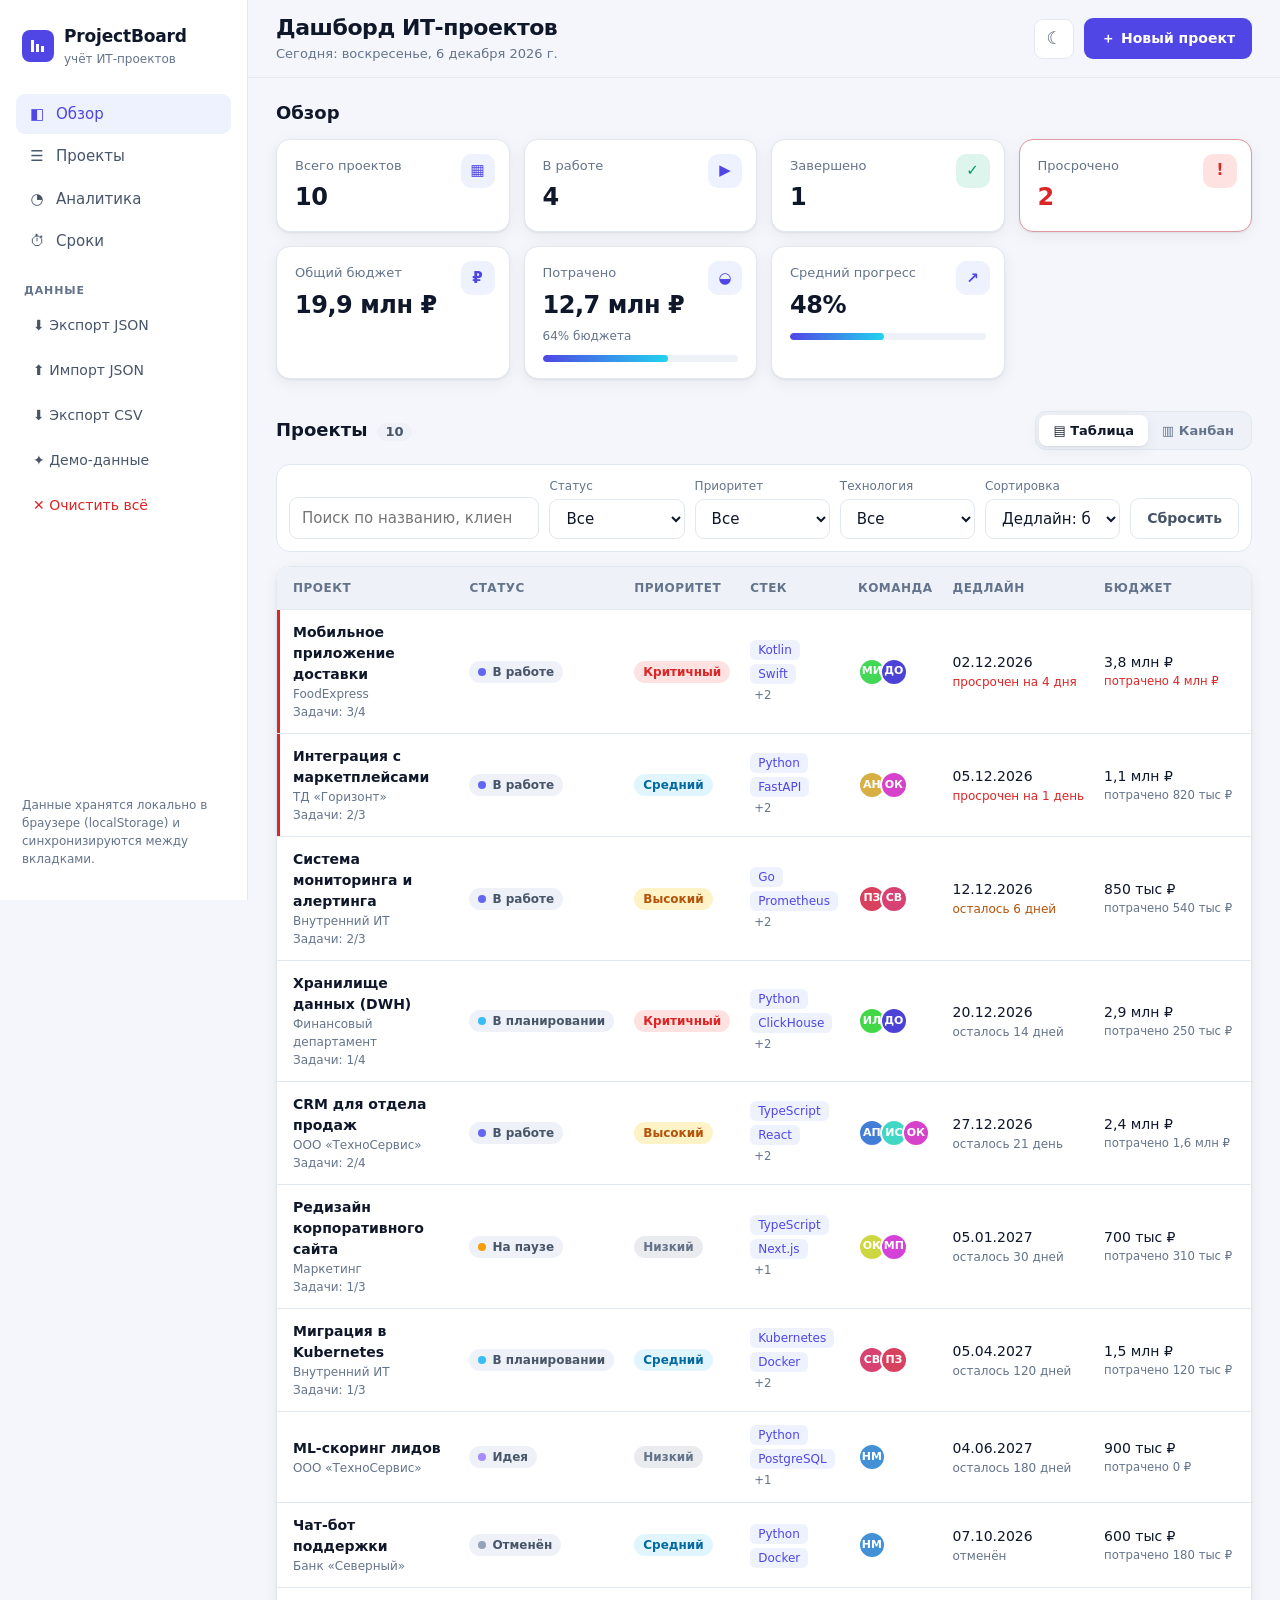
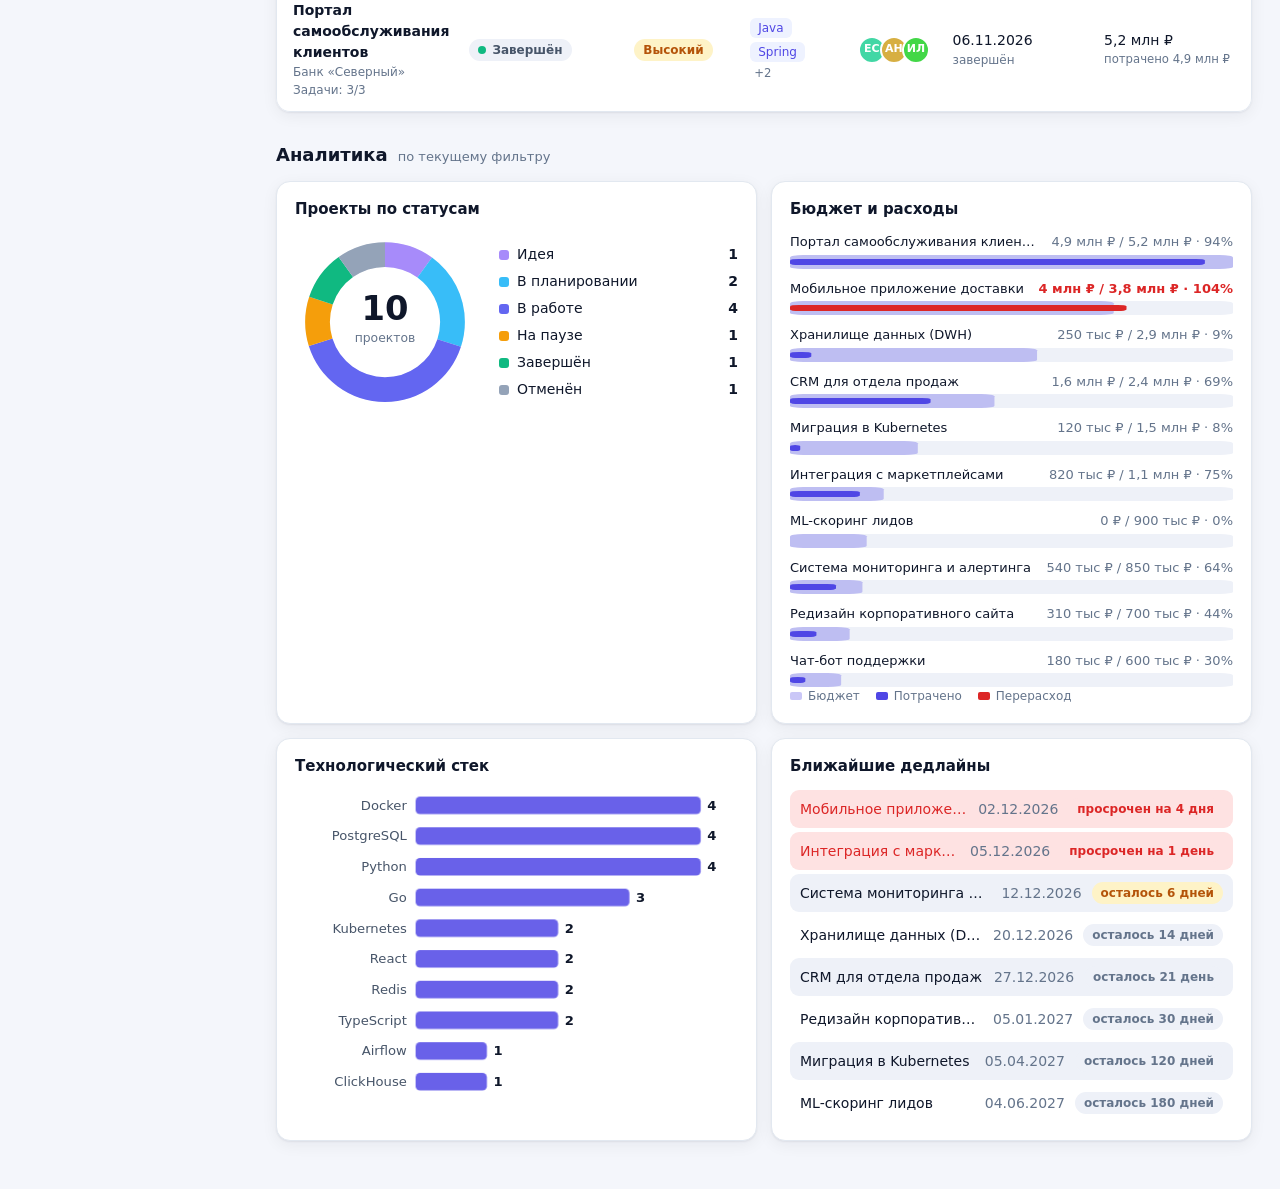
==== index.html @ 8b28c36e "Дашборд учёта ИТ-проектов на чистом HTML/CSS/JS" ====
<!DOCTYPE html>
<html lang="ru">
<head>
  <meta charset="UTF-8">
  <meta name="viewport" content="width=device-width, initial-scale=1">
  <meta name="description" content="Дашборд для учёта ИТ-проектов: статусы, бюджеты, сроки, задачи и аналитика.">
  <meta name="color-scheme" content="light dark">
  <title>Дашборд ИТ-проектов</title>
  <link rel="icon" href="data:image/svg+xml,%3Csvg xmlns='http://www.w3.org/2000/svg' viewBox='0 0 32 32'%3E%3Crect width='32' height='32' rx='8' fill='%236366f1'/%3E%3Cpath d='M9 22V10h3v12zm5 0V14h3v8zm5 0v-6h3v6z' fill='white'/%3E%3C/svg%3E">
  <link rel="stylesheet" href="style.css">
  <script src="js/theme-init.js"></script>
</head>
<body>
  <a class="skip-link" href="#main">Перейти к содержимому</a>

  <div class="app" id="app">
    <aside class="sidebar" id="sidebar" aria-label="Боковая панель">
      <div class="brand">
        <span class="brand-logo" aria-hidden="true">
          <svg viewBox="0 0 32 32" width="32" height="32"><rect width="32" height="32" rx="8" fill="currentColor"/><path d="M9 22V10h3v12zm5 0V14h3v8zm5 0v-6h3v6z" fill="#fff"/></svg>
        </span>
        <span class="brand-text">
          <strong>ProjectBoard</strong>
          <small>учёт ИТ-проектов</small>
        </span>
      </div>

      <nav class="nav" aria-label="Разделы">
        <ul>
          <li><a href="#overview" class="nav-link" aria-current="true"><span class="nav-ico" aria-hidden="true">◧</span>Обзор</a></li>
          <li><a href="#projects" class="nav-link"><span class="nav-ico" aria-hidden="true">☰</span>Проекты</a></li>
          <li><a href="#analytics" class="nav-link"><span class="nav-ico" aria-hidden="true">◔</span>Аналитика</a></li>
          <li><a href="#deadlines-card" class="nav-link"><span class="nav-ico" aria-hidden="true">⏱</span>Сроки</a></li>
        </ul>
      </nav>

      <section class="sidebar-section" aria-labelledby="data-title">
        <h2 class="sidebar-title" id="data-title">Данные</h2>
        <div class="sidebar-actions">
          <button type="button" class="btn btn-ghost btn-block" data-action="export-json">⬇ Экспорт JSON</button>
          <button type="button" class="btn btn-ghost btn-block" data-action="import-json">⬆ Импорт JSON</button>
          <input type="file" id="importFile" accept="application/json,.json" hidden>
          <button type="button" class="btn btn-ghost btn-block" data-action="export-csv">⬇ Экспорт CSV</button>
          <button type="button" class="btn btn-ghost btn-block" data-action="demo">✦ Демо-данные</button>
          <button type="button" class="btn btn-ghost btn-block btn-danger-text" data-action="clear">✕ Очистить всё</button>
        </div>
      </section>

      <p class="sidebar-foot">Данные хранятся локально в браузере (localStorage) и синхронизируются между вкладками.</p>
    </aside>
    <div class="sidebar-backdrop" id="sidebarBackdrop" hidden></div>

    <div class="content">
      <header class="topbar">
        <button type="button" class="icon-btn menu-btn" id="menuBtn" aria-label="Открыть меню" aria-controls="sidebar" aria-expanded="false">
          <span aria-hidden="true">☰</span>
        </button>
        <div class="topbar-title">
          <h1>Дашборд ИТ-проектов</h1>
          <p class="topbar-sub" id="todayLabel"></p>
        </div>
        <div class="topbar-actions">
          <button type="button" class="icon-btn" id="themeBtn" aria-pressed="false" aria-label="Тёмная тема" title="Переключить тему">
            <span class="theme-ico theme-ico-dark" aria-hidden="true">☾</span>
            <span class="theme-ico theme-ico-light" aria-hidden="true">☀</span>
          </button>
          <button type="button" class="btn btn-primary" data-action="new-project" aria-label="Новый проект"><span aria-hidden="true">＋</span><span class="btn-label"> Новый проект</span></button>
        </div>
      </header>

      <main id="main" tabindex="-1">
        <section id="overview" class="section" aria-labelledby="overview-title">
          <h2 class="section-title" id="overview-title">Обзор</h2>
          <ul class="kpi-grid" id="kpis" aria-live="polite"></ul>
        </section>

        <section id="projects" class="section" aria-labelledby="projects-title">
          <div class="section-head">
            <h2 class="section-title" id="projects-title">Проекты <span class="count" id="projectsCount"></span></h2>
            <div class="view-toggle" role="group" aria-label="Вид отображения">
              <button type="button" class="seg-btn" data-view="table" aria-pressed="true">▤ Таблица</button>
              <button type="button" class="seg-btn" data-view="kanban" aria-pressed="false">▥ Канбан</button>
            </div>
          </div>

          <form class="toolbar" id="filters" role="search" aria-label="Фильтры проектов">
            <div class="field field-search">
              <label for="fSearch" class="sr-only">Поиск</label>
              <input type="search" id="fSearch" placeholder="Поиск по названию, клиенту, команде, тегам…" autocomplete="off">
            </div>
            <div class="field">
              <label for="fStatus">Статус</label>
              <select id="fStatus"><option value="">Все</option></select>
            </div>
            <div class="field">
              <label for="fPriority">Приоритет</label>
              <select id="fPriority"><option value="">Все</option></select>
            </div>
            <div class="field">
              <label for="fTech">Технология</label>
              <select id="fTech"><option value="">Все</option></select>
            </div>
            <div class="field">
              <label for="fSort">Сортировка</label>
              <select id="fSort">
                <option value="deadline:asc">Дедлайн: ближайшие</option>
                <option value="deadline:desc">Дедлайн: дальние</option>
                <option value="priority:desc">Приоритет: высокий → низкий</option>
                <option value="priority:asc">Приоритет: низкий → высокий</option>
                <option value="progress:desc">Прогресс: больше</option>
                <option value="progress:asc">Прогресс: меньше</option>
                <option value="budget:desc">Бюджет: больше</option>
                <option value="budget:asc">Бюджет: меньше</option>
                <option value="name:asc">Название: А → Я</option>
                <option value="name:desc">Название: Я → А</option>
              </select>
            </div>
            <button type="button" class="btn btn-ghost" id="resetFilters">Сбросить</button>
          </form>

          <div id="projectsView" class="projects-view"></div>
        </section>

        <section id="analytics" class="section" aria-labelledby="analytics-title">
          <h2 class="section-title" id="analytics-title">Аналитика <span class="hint">по текущему фильтру</span></h2>
          <div class="chart-grid">
            <article class="card chart-card" aria-labelledby="ch-status">
              <h3 id="ch-status">Проекты по статусам</h3>
              <div id="chartStatus"></div>
            </article>
            <article class="card chart-card" aria-labelledby="ch-budget">
              <h3 id="ch-budget">Бюджет и расходы</h3>
              <div id="chartBudget"></div>
            </article>
            <article class="card chart-card" aria-labelledby="ch-tech">
              <h3 id="ch-tech">Технологический стек</h3>
              <div id="chartTech"></div>
            </article>
            <article class="card chart-card" id="deadlines-card" aria-labelledby="ch-deadlines">
              <h3 id="ch-deadlines">Ближайшие дедлайны</h3>
              <div id="chartDeadlines"></div>
            </article>
          </div>
        </section>
      </main>
    </div>
  </div>

  <!-- Модальное окно: форма проекта -->
  <div class="modal" id="projectModal" hidden>
    <div class="modal-backdrop" data-close></div>
    <div class="modal-dialog" role="dialog" aria-modal="true" aria-labelledby="projectModalTitle">
      <form id="projectForm" novalidate>
        <header class="modal-head">
          <h2 id="projectModalTitle">Новый проект</h2>
          <button type="button" class="icon-btn" data-close aria-label="Закрыть">✕</button>
        </header>
        <div class="modal-body form-grid">
          <div class="field span-2">
            <label for="pName">Название <span class="req" aria-hidden="true">*</span></label>
            <input id="pName" name="name" required maxlength="120" aria-describedby="err-name" autocomplete="off">
            <p class="field-error" id="err-name" role="alert"></p>
          </div>
          <div class="field">
            <label for="pClient">Клиент / владелец</label>
            <input id="pClient" name="client" maxlength="120" autocomplete="off">
          </div>
          <div class="field">
            <label for="pTeam">Команда <small>(через запятую)</small></label>
            <input id="pTeam" name="team" autocomplete="off" placeholder="Анна, Игорь">
          </div>
          <div class="field span-2">
            <label for="pDesc">Описание</label>
            <textarea id="pDesc" name="description" rows="3" maxlength="2000"></textarea>
          </div>
          <div class="field">
            <label for="pStatus">Статус</label>
            <select id="pStatus" name="status" aria-describedby="err-status"></select>
            <p class="field-error" id="err-status" role="alert"></p>
          </div>
          <div class="field">
            <label for="pPriority">Приоритет</label>
            <select id="pPriority" name="priority" aria-describedby="err-priority"></select>
            <p class="field-error" id="err-priority" role="alert"></p>
          </div>
          <div class="field span-2">
            <label for="pStack">Технологический стек <small>(через запятую)</small></label>
            <input id="pStack" name="stack" autocomplete="off" placeholder="TypeScript, React, PostgreSQL" list="techList">
            <datalist id="techList"></datalist>
          </div>
          <div class="field">
            <label for="pStart">Дата начала</label>
            <input id="pStart" name="start" type="date" aria-describedby="err-start">
            <p class="field-error" id="err-start" role="alert"></p>
          </div>
          <div class="field">
            <label for="pDeadline">Дедлайн</label>
            <input id="pDeadline" name="deadline" type="date" aria-describedby="err-deadline">
            <p class="field-error" id="err-deadline" role="alert"></p>
          </div>
          <div class="field">
            <label for="pBudget">Бюджет, ₽</label>
            <input id="pBudget" name="budget" type="number" min="0" step="1000" inputmode="numeric" aria-describedby="err-budget">
            <p class="field-error" id="err-budget" role="alert"></p>
          </div>
          <div class="field">
            <label for="pSpent">Потрачено, ₽</label>
            <input id="pSpent" name="spent" type="number" min="0" step="1000" inputmode="numeric" aria-describedby="err-spent">
            <p class="field-error" id="err-spent" role="alert"></p>
          </div>
          <div class="field span-2">
            <label for="pProgress">Прогресс: <output id="pProgressOut" for="pProgress">0%</output></label>
            <input id="pProgress" name="progress" type="range" min="0" max="100" step="1" value="0" aria-describedby="err-progress">
            <p class="field-error" id="err-progress" role="alert"></p>
            <label class="check">
              <input type="checkbox" id="pAuto" name="autoProgress">
              <span>Считать прогресс по задачам</span>
            </label>
          </div>
          <div class="field span-2">
            <label for="pRepo">Репозиторий (URL)</label>
            <input id="pRepo" name="repo" type="url" inputmode="url" placeholder="https://github.com/org/repo" aria-describedby="err-repo" autocomplete="off">
            <p class="field-error" id="err-repo" role="alert"></p>
          </div>
          <div class="field span-2">
            <label for="pTags">Теги <small>(через запятую)</small></label>
            <input id="pTags" name="tags" autocomplete="off" placeholder="b2b, mobile">
          </div>
        </div>
        <footer class="modal-foot">
          <button type="button" class="btn btn-ghost" data-close>Отмена</button>
          <button type="submit" class="btn btn-primary">Сохранить</button>
        </footer>
      </form>
    </div>
  </div>

  <!-- Модальное окно: карточка проекта -->
  <div class="modal" id="detailsModal" hidden>
    <div class="modal-backdrop" data-close></div>
    <div class="modal-dialog modal-wide" role="dialog" aria-modal="true" aria-labelledby="detailsTitle">
      <header class="modal-head">
        <h2 id="detailsTitle">Проект</h2>
        <button type="button" class="icon-btn" data-close aria-label="Закрыть">✕</button>
      </header>
      <div class="modal-body" id="detailsBody"></div>
      <footer class="modal-foot">
        <button type="button" class="btn btn-danger" id="detailsDelete">Удалить</button>
        <span class="spacer"></span>
        <button type="button" class="btn btn-ghost" data-close>Закрыть</button>
        <button type="button" class="btn btn-primary" id="detailsEdit">Изменить</button>
      </footer>
    </div>
  </div>

  <!-- Модальное окно: подтверждение -->
  <div class="modal" id="confirmModal" hidden>
    <div class="modal-backdrop" data-close></div>
    <div class="modal-dialog modal-small" role="alertdialog" aria-modal="true" aria-labelledby="confirmTitle" aria-describedby="confirmText">
      <header class="modal-head">
        <h2 id="confirmTitle">Подтвердите действие</h2>
      </header>
      <div class="modal-body"><p id="confirmText"></p></div>
      <footer class="modal-foot">
        <button type="button" class="btn btn-ghost" data-close id="confirmCancel">Отмена</button>
        <button type="button" class="btn btn-danger" id="confirmOk">Подтвердить</button>
      </footer>
    </div>
  </div>

  <div class="toasts" id="toasts" role="status" aria-live="polite" aria-atomic="false"></div>

  <script src="js/utils.js"></script>
  <script src="js/store.js"></script>
  <script src="js/charts.js"></script>
  <script src="js/ui.js"></script>
  <script src="js/app.js"></script>
</body>
</html>
---- style.css ----
/* ===== Дашборд ИТ-проектов — стили ===== */
:root {
  --bg: #f4f6fb;
  --bg-elev: #ffffff;
  --bg-soft: #eef1f8;
  --sidebar: #ffffff;
  --text: #0f172a;
  --text-soft: #475569;
  --muted: #64748b;
  --border: #e2e8f0;
  --primary: #4f46e5;
  --primary-600: #4338ca;
  --primary-soft: #eef2ff;
  --primary-contrast: #ffffff;
  --success: #059669;
  --warn: #b45309;
  --warn-soft: #fef3c7;
  --danger: #dc2626;
  --danger-soft: #fee2e2;
  --shadow: 0 1px 2px rgba(15, 23, 42, .06), 0 4px 16px rgba(15, 23, 42, .06);
  --shadow-lg: 0 20px 50px rgba(15, 23, 42, .25);
  --radius: 14px;
  --radius-sm: 9px;
  --sidebar-w: 248px;
  --focus: 0 0 0 3px rgba(79, 70, 229, .45);
  --font: system-ui, -apple-system, "Segoe UI", Roboto, "Helvetica Neue", Arial, sans-serif;
  color-scheme: light;
}
[data-theme="dark"] {
  --bg: #0b1020;
  --bg-elev: #131a2e;
  --bg-soft: #1a2340;
  --sidebar: #0f1528;
  --text: #e5e9f5;
  --text-soft: #b6bfd6;
  --muted: #8b95b0;
  --border: #252f4d;
  --primary: #818cf8;
  --primary-600: #a5b4fc;
  --primary-soft: rgba(129, 140, 248, .14);
  --primary-contrast: #0b1020;
  --success: #34d399;
  --warn: #fbbf24;
  --warn-soft: rgba(251, 191, 36, .14);
  --danger: #f87171;
  --danger-soft: rgba(248, 113, 113, .15);
  --shadow: 0 1px 2px rgba(0, 0, 0, .3), 0 6px 20px rgba(0, 0, 0, .25);
  --shadow-lg: 0 24px 60px rgba(0, 0, 0, .55);
  --focus: 0 0 0 3px rgba(129, 140, 248, .55);
  color-scheme: dark;
}

*, *::before, *::after { box-sizing: border-box; }
html { scroll-behavior: smooth; scroll-padding-top: 84px; }
body {
  margin: 0; font-family: var(--font); font-size: 15px; line-height: 1.5;
  background: var(--bg); color: var(--text);
  -webkit-font-smoothing: antialiased;
  transition: background-color .2s, color .2s;
}
body.modal-open { overflow: hidden; }
h1, h2, h3 { margin: 0; line-height: 1.25; }
button, input, select, textarea { font: inherit; color: inherit; }
a { color: var(--primary); }
[hidden] { display: none !important; }
:focus-visible { outline: none; box-shadow: var(--focus); border-radius: 6px; }

.sr-only { position: absolute !important; width: 1px; height: 1px; padding: 0; margin: -1px; overflow: hidden; clip: rect(0 0 0 0); white-space: nowrap; border: 0; }
.skip-link { position: absolute; left: 12px; top: -60px; z-index: 100; background: var(--primary); color: var(--primary-contrast); padding: 10px 14px; border-radius: 8px; text-decoration: none; transition: top .15s; }
.skip-link:focus { top: 12px; }
.muted { color: var(--muted); }
.block { display: block; }
.text-danger { color: var(--danger); }
.text-warn { color: var(--warn); }
.hint { color: var(--muted); font-size: 13px; font-weight: 400; }
.spacer { flex: 1; }
.row-between { display: flex; align-items: center; justify-content: space-between; gap: 12px; flex-wrap: wrap; }

/* ----- Layout ----- */
.app { display: flex; min-height: 100vh; }
.sidebar {
  position: sticky; top: 0; height: 100vh; width: var(--sidebar-w); flex: 0 0 var(--sidebar-w);
  background: var(--sidebar); border-right: 1px solid var(--border);
  display: flex; flex-direction: column; gap: 22px; padding: 20px 16px; overflow-y: auto; z-index: 40;
}
.brand { display: flex; align-items: center; gap: 10px; padding: 4px 6px; }
.brand-logo { color: var(--primary); display: inline-flex; }
.brand-text { display: flex; flex-direction: column; }
.brand-text strong { font-size: 17px; letter-spacing: -.01em; }
.brand-text small { color: var(--muted); font-size: 12px; }
.nav ul { list-style: none; margin: 0; padding: 0; display: grid; gap: 2px; }
.nav-link {
  display: flex; align-items: center; gap: 10px; padding: 9px 12px; border-radius: var(--radius-sm);
  color: var(--text-soft); text-decoration: none; font-weight: 500;
}
.nav-link:hover { background: var(--bg-soft); color: var(--text); }
.nav-link[aria-current="true"] { background: var(--primary-soft); color: var(--primary); }
.nav-ico { width: 18px; text-align: center; }
.sidebar-title { font-size: 11px; letter-spacing: .08em; text-transform: uppercase; color: var(--muted); padding: 0 8px; margin-bottom: 8px; }
.sidebar-actions { display: grid; gap: 4px; }
.sidebar-foot { margin-top: auto; font-size: 12px; color: var(--muted); padding: 0 6px; }
.sidebar-backdrop { position: fixed; inset: 0; background: rgba(2, 6, 23, .45); z-index: 35; }

.content { flex: 1; min-width: 0; display: flex; flex-direction: column; }
.topbar {
  position: sticky; top: 0; z-index: 30; display: flex; align-items: center; gap: 14px;
  padding: 14px 28px; background: color-mix(in srgb, var(--bg) 82%, transparent);
  backdrop-filter: saturate(1.4) blur(10px); -webkit-backdrop-filter: saturate(1.4) blur(10px);
  border-bottom: 1px solid var(--border);
}
.topbar-title { flex: 1; min-width: 0; }
.topbar h1 { font-size: 22px; letter-spacing: -.02em; }
.topbar-sub { margin: 2px 0 0; color: var(--muted); font-size: 13px; }
.topbar-sub::first-letter { text-transform: uppercase; }
.topbar-actions { display: flex; align-items: center; gap: 10px; }
.icon-btn.menu-btn { display: none; }
main { padding: 24px 28px 48px; display: grid; grid-template-columns: minmax(0, 1fr); gap: 32px; outline: none; }
.section { display: grid; grid-template-columns: minmax(0, 1fr); gap: 14px; min-width: 0; }
.section-head { display: flex; align-items: center; justify-content: space-between; gap: 12px; flex-wrap: wrap; }
.section-title { font-size: 18px; display: flex; align-items: baseline; gap: 10px; }
.count { display: inline-block; min-width: 24px; padding: 1px 8px; border-radius: 999px; background: var(--bg-soft); color: var(--text-soft); font-size: 13px; font-weight: 600; text-align: center; }

/* ----- Cards ----- */
.card { background: var(--bg-elev); border: 1px solid var(--border); border-radius: var(--radius); box-shadow: var(--shadow); }

/* ----- Buttons ----- */
.btn {
  display: inline-flex; align-items: center; justify-content: center; gap: 6px;
  padding: 9px 16px; border-radius: var(--radius-sm); border: 1px solid transparent;
  font-weight: 600; font-size: 14px; cursor: pointer; white-space: nowrap;
  transition: background-color .15s, border-color .15s, transform .05s, color .15s;
}
.btn:active { transform: translateY(1px); }
.btn.sm { padding: 6px 12px; font-size: 13px; }
.btn-block { width: 100%; justify-content: flex-start; }
.btn-primary { background: var(--primary); color: var(--primary-contrast); }
.btn-primary:hover { background: var(--primary-600); }
.btn-ghost { background: transparent; color: var(--text-soft); border-color: var(--border); }
.sidebar .btn-ghost { border-color: transparent; font-weight: 500; }
.btn-ghost:hover { background: var(--bg-soft); color: var(--text); }
.btn-danger { background: var(--danger); color: #fff; }
[data-theme="dark"] .btn-danger { color: #1b0b0b; }
.btn-danger:hover { filter: brightness(.95); }
.btn-danger-text { color: var(--danger) !important; }
.icon-btn {
  display: inline-flex; align-items: center; justify-content: center; width: 40px; height: 40px;
  border-radius: var(--radius-sm); border: 1px solid var(--border); background: var(--bg-elev);
  cursor: pointer; font-size: 17px; color: var(--text-soft); transition: background-color .15s, color .15s;
}
.icon-btn:hover { background: var(--bg-soft); color: var(--text); }
.icon-btn.sm { width: 32px; height: 32px; font-size: 14px; }
.icon-btn.danger:hover { color: var(--danger); background: var(--danger-soft); }
.link-btn { background: none; border: 0; padding: 0; color: inherit; font-weight: 600; cursor: pointer; text-align: left; }
.link-btn:hover { color: var(--primary); text-decoration: underline; text-underline-offset: 3px; }
.theme-ico-light { display: none; }
[data-theme="dark"] .theme-ico-light { display: inline; }
[data-theme="dark"] .theme-ico-dark { display: none; }

/* ----- KPI ----- */
.kpi-grid { list-style: none; margin: 0; padding: 0; display: grid; grid-template-columns: repeat(4, minmax(0, 1fr)); gap: 14px; }
@media (min-width: 1400px) { .kpi-grid { grid-template-columns: repeat(7, minmax(0, 1fr)); } }
.kpi { position: relative; padding: 16px 18px; display: flex; flex-direction: column; gap: 4px; overflow: hidden; }
.kpi-ico {
  position: absolute; right: 14px; top: 14px; width: 34px; height: 34px; border-radius: 10px;
  display: grid; place-items: center; background: var(--primary-soft); color: var(--primary); font-weight: 700;
}
.kpi-label { color: var(--muted); font-size: 13px; font-weight: 500; padding-right: 40px; }
.kpi-value { font-size: 24px; white-space: nowrap; letter-spacing: -.02em; font-variant-numeric: tabular-nums; }
.kpi-sub { font-size: 12px; color: var(--muted); }
.kpi .progress { margin-top: 6px; }
.kpi-done .kpi-ico { background: rgba(16, 185, 129, .14); color: var(--success); }
.kpi-overdue .kpi-ico { background: var(--danger-soft); color: var(--danger); }
.kpi.is-danger .kpi-value { color: var(--danger); }
.kpi.is-danger { border-color: color-mix(in srgb, var(--danger) 40%, var(--border)); }

/* ----- Progress ----- */
.progress { height: 7px; border-radius: 999px; background: var(--bg-soft); overflow: hidden; }
.progress-fill { height: 100%; border-radius: inherit; background: linear-gradient(90deg, var(--primary), #22d3ee); transition: width .4s ease; }
.progress-fill.is-full { background: linear-gradient(90deg, #10b981, #34d399); }

/* ----- Badges & chips ----- */
.badge { display: inline-flex; align-items: center; gap: 6px; padding: 2px 9px; border-radius: 999px; font-size: 12px; font-weight: 600; white-space: nowrap; background: var(--bg-soft); color: var(--text-soft); }
.badge .dot, .dot { width: 8px; height: 8px; border-radius: 50%; display: inline-block; flex: 0 0 8px; }
.badge-danger { background: var(--danger-soft); color: var(--danger); }
.badge-warn { background: var(--warn-soft); color: var(--warn); }
.badge-muted { background: var(--bg-soft); color: var(--muted); }
.prio-low { background: rgba(100, 116, 139, .14); color: var(--muted); }
.prio-medium { background: rgba(56, 189, 248, .15); color: #0369a1; }
.prio-high { background: var(--warn-soft); color: var(--warn); }
.prio-critical { background: var(--danger-soft); color: var(--danger); }
[data-theme="dark"] .prio-medium { color: #7dd3fc; }
.chips { display: inline-flex; flex-wrap: wrap; gap: 4px; }
.chip { padding: 1px 8px; border-radius: 6px; font-size: 12px; background: var(--primary-soft); color: var(--primary); white-space: nowrap; }
.chip-tag { background: var(--bg-soft); color: var(--text-soft); }
.chip-tag::before { content: "#"; opacity: .6; }

/* ----- Toolbar ----- */
.toolbar { display: flex; flex-wrap: wrap; gap: 10px; align-items: flex-end; padding: 12px; background: var(--bg-elev); border: 1px solid var(--border); border-radius: var(--radius); }
.toolbar .field { display: flex; flex-direction: column; gap: 4px; flex: 1 1 130px; min-width: 120px; }
.toolbar .field label { font-size: 12px; color: var(--muted); font-weight: 500; }
.toolbar .field-search { flex: 2 1 240px; }
input, select, textarea {
  width: 100%; padding: 9px 12px; border-radius: var(--radius-sm); border: 1px solid var(--border);
  background: var(--bg-elev); color: var(--text); transition: border-color .15s, box-shadow .15s;
}
input[type="checkbox"] { width: 18px; height: 18px; accent-color: var(--primary); padding: 0; flex: 0 0 18px; }
input[type="range"] { padding: 0; accent-color: var(--primary); border: 0; background: transparent; }
input:focus, select:focus, textarea:focus { outline: none; border-color: var(--primary); box-shadow: var(--focus); }
input[aria-invalid="true"], select[aria-invalid="true"] { border-color: var(--danger); }
textarea { resize: vertical; min-height: 72px; }
.view-toggle { display: inline-flex; padding: 3px; border-radius: 11px; background: var(--bg-soft); border: 1px solid var(--border); }
.seg-btn { border: 0; background: transparent; padding: 6px 14px; border-radius: 8px; font-weight: 600; font-size: 13px; color: var(--muted); cursor: pointer; }
.seg-btn[aria-pressed="true"] { background: var(--bg-elev); color: var(--text); box-shadow: var(--shadow); }

/* ----- Table ----- */
.table-wrap { overflow-x: auto; }
.table { width: 100%; border-collapse: collapse; font-size: 14px; }
.table th { text-align: left; font-size: 12px; font-weight: 600; color: var(--muted); text-transform: uppercase; letter-spacing: .04em; padding: 12px 10px; border-bottom: 1px solid var(--border); background: var(--bg-soft); white-space: nowrap; }
.table th:first-child { border-top-left-radius: var(--radius); }
.table th:first-child, .table td:first-child { padding-left: 16px; }
.table th:last-child { border-top-right-radius: var(--radius); }
.table td { padding: 12px 10px; border-bottom: 1px solid var(--border); vertical-align: middle; }
.table tbody tr:last-child td { border-bottom: 0; }
.table tbody tr:hover { background: color-mix(in srgb, var(--primary-soft) 45%, transparent); }
.table tr.is-overdue td:first-child { box-shadow: inset 3px 0 0 var(--danger); }
.cell-name { min-width: 170px; }
.cell-progress { min-width: 100px; }
.cell-progress small { color: var(--muted); }
.cell-money { white-space: nowrap; font-variant-numeric: tabular-nums; }
.cell-actions { white-space: nowrap; }
.cell-actions .icon-btn + .icon-btn { margin-left: 4px; }
.deadline-cell { display: flex; flex-direction: column; white-space: nowrap; }
.deadline-cell small { font-size: 12px; }
.team { color: var(--text-soft); }

.empty { padding: 36px 20px; text-align: center; }
.empty-title { font-size: 17px; font-weight: 700; margin: 0 0 4px; }
.empty-actions { display: flex; gap: 8px; justify-content: center; flex-wrap: wrap; margin-top: 14px; }

/* ----- Kanban ----- */
.kanban { display: grid; grid-auto-flow: column; grid-auto-columns: minmax(250px, 1fr); gap: 14px; overflow-x: auto; padding-bottom: 8px; }
.kanban-col { background: var(--bg-soft); border: 1px dashed transparent; border-radius: var(--radius); padding: 10px; display: flex; flex-direction: column; gap: 10px; min-height: 220px; transition: border-color .15s, background-color .15s; }
.kanban-col.is-over { border-color: var(--primary); background: var(--primary-soft); }
.kanban-head { display: flex; align-items: center; gap: 8px; padding: 2px 4px; }
.kanban-head h3 { font-size: 14px; flex: 1; }
.kanban-head .count { background: var(--bg-elev); }
.kanban-list { list-style: none; margin: 0; padding: 0; display: flex; flex-direction: column; gap: 10px; flex: 1; }
.kanban-empty { border: 1px dashed var(--border); border-radius: var(--radius-sm); padding: 18px; text-align: center; color: var(--muted); font-size: 13px; }
.kanban-card { padding: 12px; display: flex; flex-direction: column; gap: 8px; cursor: grab; transition: transform .12s, box-shadow .12s; }
.kanban-card:hover { transform: translateY(-1px); }
.kanban-card.is-dragging { opacity: .5; cursor: grabbing; }
.kanban-card.is-overdue { border-left: 3px solid var(--danger); }
.kc-top { display: flex; gap: 6px; flex-wrap: wrap; }
.kc-title { font-size: 15px; }
.kc-client { margin: -4px 0 0; font-size: 13px; }
.kc-progress { display: flex; align-items: center; gap: 8px; }
.kc-progress .progress { flex: 1; }
.kc-progress small { color: var(--muted); min-width: 34px; text-align: right; }
.kc-meta { display: flex; justify-content: space-between; align-items: flex-end; gap: 8px; font-size: 13px; }
.kc-foot { display: flex; gap: 6px; align-items: center; }
.status-select { padding: 6px 8px; font-size: 13px; }
.kanban-hint { margin: 0; }

/* ----- Charts ----- */
.chart-grid { display: grid; grid-template-columns: repeat(2, minmax(0, 1fr)); gap: 14px; }
.chart-card { padding: 18px; display: flex; flex-direction: column; gap: 14px; min-width: 0; }
.chart-card h3 { font-size: 15px; }
.chart-empty { color: var(--muted); text-align: center; padding: 30px 0; margin: 0; }
.donut-wrap { display: flex; align-items: center; gap: 24px; flex-wrap: wrap; }
.donut { width: 180px; height: 180px; flex: 0 0 auto; }
.donut-track { stroke: var(--bg-soft); }
.donut-seg { transition: stroke-dasharray .5s ease; }
.donut-total { font-size: 30px; font-weight: 800; fill: var(--text); }
.donut-caption { font-size: 11px; fill: var(--muted); }
.legend { list-style: none; margin: 0; padding: 0; display: grid; gap: 6px; flex: 1; min-width: 170px; }
.legend li { display: flex; align-items: center; gap: 8px; font-size: 14px; }
.legend li.is-zero { opacity: .45; }
.legend-dot { width: 10px; height: 10px; border-radius: 3px; }
.legend-label { flex: 1; }
.legend-value { font-weight: 700; font-variant-numeric: tabular-nums; }
.budget-rows { display: grid; grid-template-columns: minmax(0, 1fr); gap: 10px; }
.budget-row, .chart-card > div { min-width: 0; }
.budget-row-head { display: flex; justify-content: space-between; gap: 10px; font-size: 13px; margin-bottom: 3px; }
.budget-name { min-width: 0; flex: 1; overflow: hidden; text-overflow: ellipsis; white-space: nowrap; font-weight: 500; }
.budget-nums { color: var(--muted); white-space: nowrap; flex: 0 0 auto; font-variant-numeric: tabular-nums; }
.budget-row.is-over .budget-nums { color: var(--danger); font-weight: 600; }
.budget-bar { width: 100%; height: 14px; display: block; }
.bar-bg { fill: var(--bg-soft); }
.bar-budget { fill: color-mix(in srgb, var(--primary) 30%, transparent); }
.bar-spent { fill: var(--primary); }
.bar-spent.is-over { fill: var(--danger); }
.chart-key { display: flex; gap: 16px; flex-wrap: wrap; font-size: 12px; color: var(--muted); }
.chart-key span { display: inline-flex; align-items: center; gap: 6px; }
.key { width: 12px; height: 8px; border-radius: 2px; display: inline-block; }
.key-budget { background: color-mix(in srgb, var(--primary) 30%, transparent); }
.key-spent { background: var(--primary); }
.key-over { background: var(--danger); }
.tech-svg { width: 100%; height: auto; max-height: 320px; }
.tech-label { font-size: 12px; fill: var(--text-soft); }
.tech-value { font-size: 12px; font-weight: 700; fill: var(--text); }
.tech-bar { fill: var(--primary); opacity: .85; transform-box: fill-box; transform-origin: left; animation: grow .5s ease both; }
@keyframes grow { from { transform: scaleX(0); } to { transform: scaleX(1); } }
.deadline-list { list-style: none; margin: 0; padding: 0; display: grid; gap: 4px; }
.deadline-item { display: grid; grid-template-columns: 1fr auto auto; gap: 10px; align-items: center; padding: 8px 10px; border-radius: var(--radius-sm); font-size: 14px; }
.deadline-item:nth-child(odd) { background: var(--bg-soft); }
.deadline-item.is-overdue { background: var(--danger-soft); }
.deadline-item.is-overdue .deadline-name { color: var(--danger); }
.deadline-name { overflow: hidden; text-overflow: ellipsis; white-space: nowrap; font-weight: 500; }
.deadline-date { color: var(--muted); font-variant-numeric: tabular-nums; }

/* ----- Modals ----- */
.modal { position: fixed; inset: 0; z-index: 60; display: grid; place-items: center; padding: 20px; }
.modal-backdrop { position: absolute; inset: 0; background: rgba(2, 6, 23, .55); backdrop-filter: blur(2px); animation: fade .15s ease; }
.modal-dialog {
  position: relative; width: min(680px, 100%); max-height: calc(100vh - 40px); display: flex; flex-direction: column;
  background: var(--bg-elev); border: 1px solid var(--border); border-radius: 18px; box-shadow: var(--shadow-lg);
  animation: pop .18s ease;
}
.modal-dialog > form { display: flex; flex-direction: column; min-height: 0; flex: 1; }
.modal-wide { width: min(760px, 100%); }
.modal-small { width: min(440px, 100%); }
.modal-head { display: flex; align-items: center; justify-content: space-between; gap: 12px; padding: 18px 22px; border-bottom: 1px solid var(--border); }
.modal-head h2 { font-size: 18px; overflow-wrap: anywhere; }
.modal-body { padding: 18px 22px; overflow-y: auto; }
.modal-foot { display: flex; align-items: center; justify-content: flex-end; gap: 8px; padding: 14px 22px; border-top: 1px solid var(--border); flex-wrap: wrap; }
@keyframes fade { from { opacity: 0; } }
@keyframes pop { from { opacity: 0; transform: translateY(8px) scale(.98); } }
.form-grid { display: grid; grid-template-columns: 1fr 1fr; gap: 14px 16px; }
.form-grid .field { display: flex; flex-direction: column; gap: 5px; min-width: 0; }
.form-grid label { font-size: 13px; font-weight: 600; color: var(--text-soft); }
.form-grid label small { font-weight: 400; color: var(--muted); }
.span-2 { grid-column: span 2; }
.req { color: var(--danger); }
.field-error { margin: 0; min-height: 0; font-size: 12px; color: var(--danger); }
.field-error:empty { display: none; }
.check { display: inline-flex !important; align-items: center; gap: 8px; cursor: pointer; font-weight: 500 !important; font-size: 14px !important; color: var(--text) !important; }
output { font-weight: 700; color: var(--primary); }

/* ----- Details ----- */
.details-badges { display: flex; gap: 6px; flex-wrap: wrap; margin-bottom: 12px; }
.details-desc { margin: 0 0 14px; color: var(--text-soft); white-space: pre-wrap; overflow-wrap: anywhere; }
.meta-grid { display: grid; grid-template-columns: repeat(3, minmax(0, 1fr)); gap: 12px 16px; margin: 0 0 16px; }
.meta-item dt { font-size: 12px; color: var(--muted); margin-bottom: 2px; }
.meta-item dd { margin: 0; font-weight: 500; overflow-wrap: anywhere; }
.repo-link { word-break: break-all; }
.details-progress { display: grid; gap: 6px; padding: 12px 14px; background: var(--bg-soft); border-radius: var(--radius-sm); margin-bottom: 16px; }
.details-progress-value { font-weight: 700; color: var(--primary); }
.tasks h3 { font-size: 15px; }
.task-list { list-style: none; margin: 10px 0; padding: 0; display: grid; gap: 4px; }
.task { display: flex; align-items: center; gap: 10px; padding: 6px 8px; border-radius: 8px; }
.task:hover { background: var(--bg-soft); }
.task label { flex: 1; cursor: pointer; overflow-wrap: anywhere; }
.task.is-done label { text-decoration: line-through; color: var(--muted); }
.task-add { display: flex; gap: 8px; margin-top: 10px; }

/* ----- Toasts ----- */
.toasts { position: fixed; right: 20px; bottom: 20px; z-index: 80; display: grid; gap: 8px; max-width: min(380px, calc(100vw - 40px)); }
.toast { padding: 11px 16px; border-radius: 10px; background: var(--text); color: var(--bg); box-shadow: var(--shadow-lg); font-size: 14px; animation: pop .2s ease; transition: opacity .3s, transform .3s; }
.toast-success { background: var(--success); color: #fff; }
.toast-error { background: var(--danger); color: #fff; }
[data-theme="dark"] .toast-success, [data-theme="dark"] .toast-error { color: #0b1020; }
.toast.is-hiding { opacity: 0; transform: translateY(6px); }

/* ----- Responsive ----- */
@media (max-width: 1100px) {
  .chart-grid { grid-template-columns: minmax(0, 1fr); }
}
@media (max-width: 900px) {
  .sidebar { position: fixed; left: 0; top: 0; transform: translateX(-105%); transition: transform .22s ease; box-shadow: var(--shadow-lg); }
  .sidebar.is-open { transform: none; }
  .icon-btn.menu-btn { display: inline-flex; }
  .topbar { padding: 12px 16px; }
  main { padding: 18px 16px 40px; }
}
@media (max-width: 760px) {
  .topbar h1 { font-size: 18px; }
  .topbar-sub { display: none; }
  .topbar-actions .btn-primary { padding: 9px 12px; }
  .kpi-grid { grid-template-columns: repeat(2, minmax(0, 1fr)); gap: 10px; }
  .kpi-value { font-size: 21px; }
  .toolbar .field { flex: 1 1 calc(50% - 10px); min-width: 0; }
  .toolbar .field-search { flex-basis: 100%; }
  .toolbar #resetFilters { flex: 1 1 100%; }
  /* Таблица превращается в карточки */
  .table-wrap { background: transparent; border: 0; box-shadow: none; overflow: visible; }
  .table thead { display: none; }
  .table, .table tbody, .table tr, .table td { display: block; width: 100%; }
  .table tr { background: var(--bg-elev); border: 1px solid var(--border); border-radius: var(--radius); box-shadow: var(--shadow); margin-bottom: 12px; padding: 6px 0; }
  .table tr.is-overdue { border-left: 3px solid var(--danger); }
  .table tr.is-overdue td:first-child { box-shadow: none; }
  .table td { display: flex; justify-content: space-between; align-items: center; gap: 12px; border: 0; padding: 7px 14px; text-align: right; }
  .table td::before { content: attr(data-label); color: var(--muted); font-size: 12px; font-weight: 600; text-align: left; flex: 0 0 auto; }
  .table td.cell-name { display: block; text-align: left; font-size: 16px; border-bottom: 1px solid var(--border); padding-bottom: 10px; }
  .table td.cell-name::before { display: none; }
  .table td .chips { justify-content: flex-end; }
  .table .deadline-cell { align-items: flex-end; }
  .cell-progress .progress { flex: 1; max-width: 160px; margin-left: auto; }
  .kanban { grid-auto-columns: minmax(82%, 1fr); scroll-snap-type: x mandatory; }
  .kanban-col { scroll-snap-align: start; }
  .form-grid { grid-template-columns: 1fr; }
  .span-2 { grid-column: auto; }
  .meta-grid { grid-template-columns: 1fr 1fr; }
  .modal { padding: 0; align-items: end; }
  .modal-dialog { width: 100%; max-height: 92vh; border-radius: 18px 18px 0 0; }
}
@media (max-width: 420px) {
  .topbar-actions .btn-primary .btn-label { display: none; }
  .deadline-item { grid-template-columns: 1fr auto; }
  .deadline-date { display: none; }
}
@media (prefers-reduced-motion: reduce) {
  *, *::before, *::after { animation: none !important; transition: none !important; scroll-behavior: auto !important; }
}
@media print {
  .sidebar, .topbar-actions, .toolbar, .cell-actions, .view-toggle, .toasts { display: none !important; }
  .card { box-shadow: none; }
}
.cell-stack .more { margin-left: 4px; }
.table td.cell-name small { font-size: 12px; }
.avatars { display: inline-flex; align-items: center; }
.avatar { width: 28px; height: 28px; border-radius: 50%; display: inline-grid; place-items: center; font-size: 11px; font-weight: 700; color: #fff; border: 2px solid var(--bg-elev); margin-left: -6px; }
.avatar:first-of-type, .sr-only + .avatar { margin-left: 0; }
.avatar-more { background: var(--bg-soft); color: var(--text-soft); }
.table td.cell-stack { min-width: 0; max-width: 170px; }
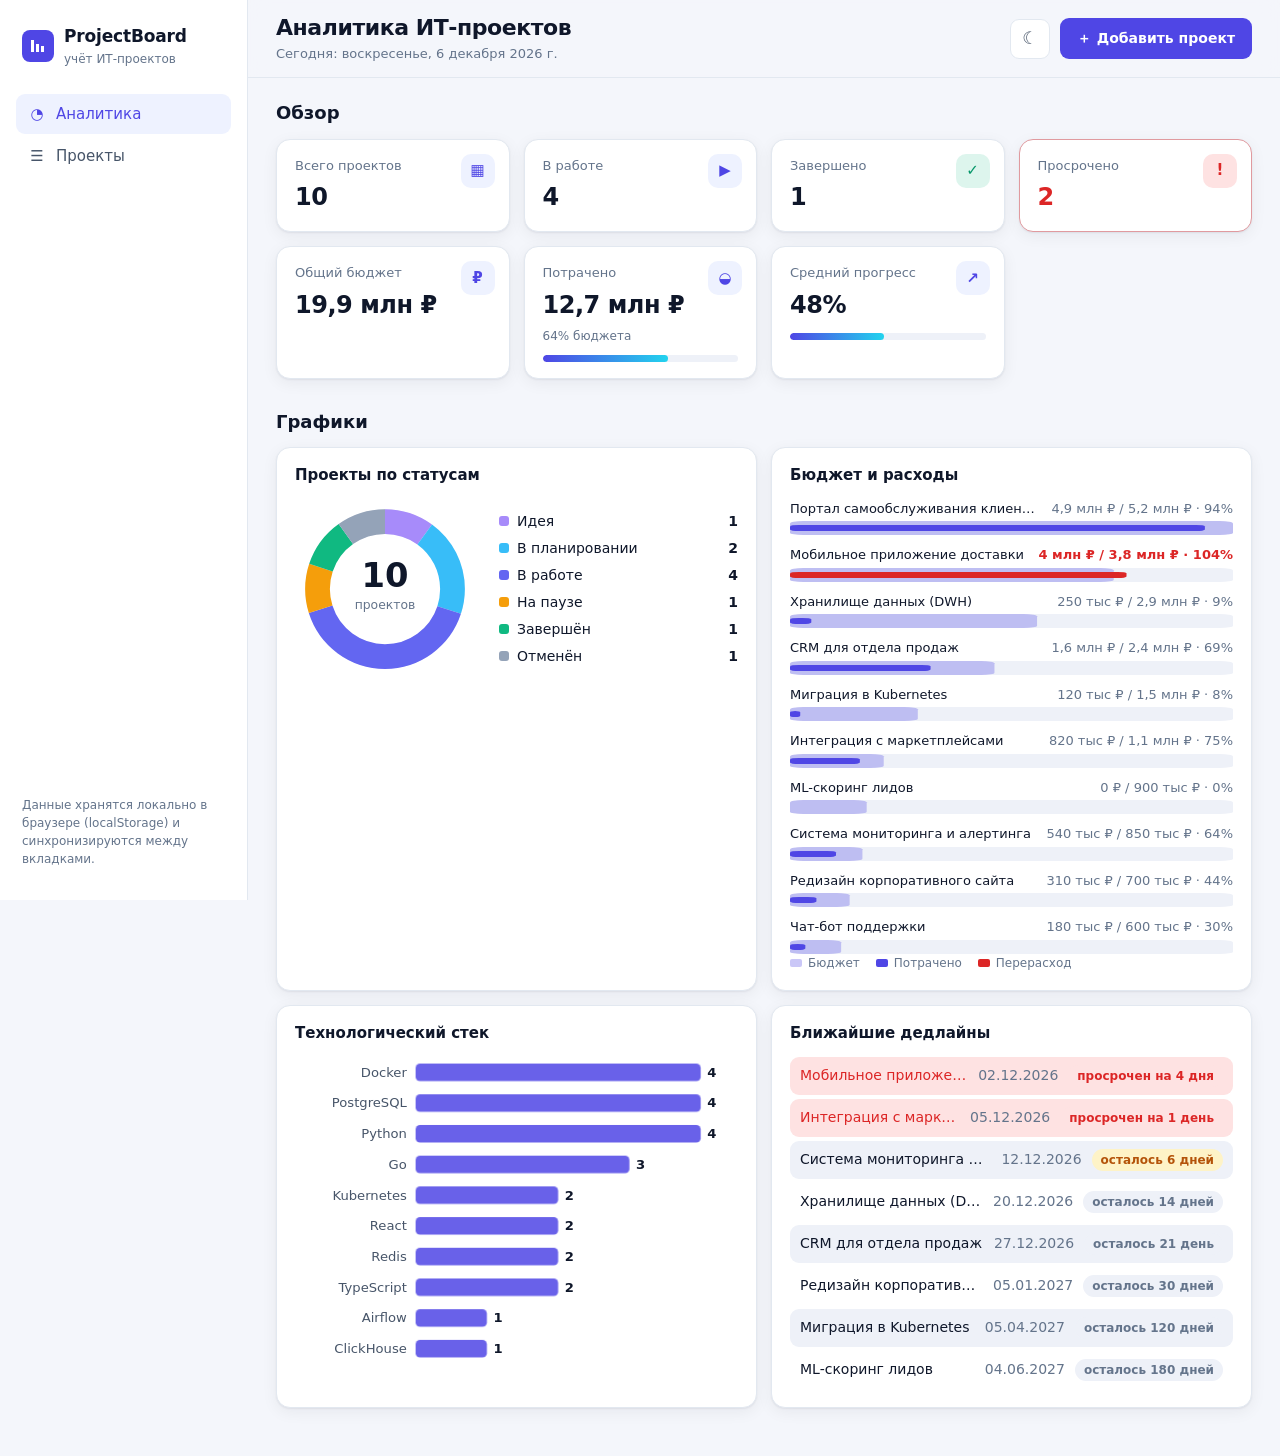
==== commit aead1888: "Две страницы: «Аналитика» (index.html) и «Проекты» (projects.html), общие модули" ====
--- a/index.html
+++ b/index.html
@@ -3,9 +3,9 @@
 <head>
   <meta charset="UTF-8">
   <meta name="viewport" content="width=device-width, initial-scale=1">
-  <meta name="description" content="Дашборд для учёта ИТ-проектов: статусы, бюджеты, сроки, задачи и аналитика.">
+  <meta name="description" content="Аналитика по ИТ-проектам: KPI, статусы, бюджеты, технологии и сроки.">
   <meta name="color-scheme" content="light dark">
-  <title>Дашборд ИТ-проектов</title>
+  <title>Аналитика — ИТ-проекты</title>
   <link rel="icon" href="data:image/svg+xml,%3Csvg xmlns='http://www.w3.org/2000/svg' viewBox='0 0 32 32'%3E%3Crect width='32' height='32' rx='8' fill='%236366f1'/%3E%3Cpath d='M9 22V10h3v12zm5 0V14h3v8zm5 0v-6h3v6z' fill='white'/%3E%3C/svg%3E">
   <link rel="stylesheet" href="style.css">
   <script src="js/theme-init.js"></script>
@@ -27,24 +27,10 @@
 
       <nav class="nav" aria-label="Разделы">
         <ul>
-          <li><a href="#overview" class="nav-link" aria-current="true"><span class="nav-ico" aria-hidden="true">◧</span>Обзор</a></li>
-          <li><a href="#projects" class="nav-link"><span class="nav-ico" aria-hidden="true">☰</span>Проекты</a></li>
-          <li><a href="#analytics" class="nav-link"><span class="nav-ico" aria-hidden="true">◔</span>Аналитика</a></li>
-          <li><a href="#deadlines-card" class="nav-link"><span class="nav-ico" aria-hidden="true">⏱</span>Сроки</a></li>
+          <li><a href="index.html" class="nav-link" aria-current="page"><span class="nav-ico" aria-hidden="true">◔</span>Аналитика</a></li>
+          <li><a href="projects.html" class="nav-link"><span class="nav-ico" aria-hidden="true">☰</span>Проекты</a></li>
         </ul>
       </nav>
-
-      <section class="sidebar-section" aria-labelledby="data-title">
-        <h2 class="sidebar-title" id="data-title">Данные</h2>
-        <div class="sidebar-actions">
-          <button type="button" class="btn btn-ghost btn-block" data-action="export-json">⬇ Экспорт JSON</button>
-          <button type="button" class="btn btn-ghost btn-block" data-action="import-json">⬆ Импорт JSON</button>
-          <input type="file" id="importFile" accept="application/json,.json" hidden>
-          <button type="button" class="btn btn-ghost btn-block" data-action="export-csv">⬇ Экспорт CSV</button>
-          <button type="button" class="btn btn-ghost btn-block" data-action="demo">✦ Демо-данные</button>
-          <button type="button" class="btn btn-ghost btn-block btn-danger-text" data-action="clear">✕ Очистить всё</button>
-        </div>
-      </section>
 
       <p class="sidebar-foot">Данные хранятся локально в браузере (localStorage) и синхронизируются между вкладками.</p>
     </aside>
@@ -56,7 +42,7 @@
           <span aria-hidden="true">☰</span>
         </button>
         <div class="topbar-title">
-          <h1>Дашборд ИТ-проектов</h1>
+          <h1>Аналитика ИТ-проектов</h1>
           <p class="topbar-sub" id="todayLabel"></p>
         </div>
         <div class="topbar-actions">
@@ -64,7 +50,7 @@
             <span class="theme-ico theme-ico-dark" aria-hidden="true">☾</span>
             <span class="theme-ico theme-ico-light" aria-hidden="true">☀</span>
           </button>
-          <button type="button" class="btn btn-primary" data-action="new-project" aria-label="Новый проект"><span aria-hidden="true">＋</span><span class="btn-label"> Новый проект</span></button>
+          <a class="btn btn-primary" href="projects.html#new" aria-label="Добавить проект"><span aria-hidden="true">＋</span><span class="btn-label"> Добавить проект</span></a>
         </div>
       </header>
 
@@ -74,55 +60,8 @@
           <ul class="kpi-grid" id="kpis" aria-live="polite"></ul>
         </section>
 
-        <section id="projects" class="section" aria-labelledby="projects-title">
-          <div class="section-head">
-            <h2 class="section-title" id="projects-title">Проекты <span class="count" id="projectsCount"></span></h2>
-            <div class="view-toggle" role="group" aria-label="Вид отображения">
-              <button type="button" class="seg-btn" data-view="table" aria-pressed="true">▤ Таблица</button>
-              <button type="button" class="seg-btn" data-view="kanban" aria-pressed="false">▥ Канбан</button>
-            </div>
-          </div>
-
-          <form class="toolbar" id="filters" role="search" aria-label="Фильтры проектов">
-            <div class="field field-search">
-              <label for="fSearch" class="sr-only">Поиск</label>
-              <input type="search" id="fSearch" placeholder="Поиск по названию, клиенту, команде, тегам…" autocomplete="off">
-            </div>
-            <div class="field">
-              <label for="fStatus">Статус</label>
-              <select id="fStatus"><option value="">Все</option></select>
-            </div>
-            <div class="field">
-              <label for="fPriority">Приоритет</label>
-              <select id="fPriority"><option value="">Все</option></select>
-            </div>
-            <div class="field">
-              <label for="fTech">Технология</label>
-              <select id="fTech"><option value="">Все</option></select>
-            </div>
-            <div class="field">
-              <label for="fSort">Сортировка</label>
-              <select id="fSort">
-                <option value="deadline:asc">Дедлайн: ближайшие</option>
-                <option value="deadline:desc">Дедлайн: дальние</option>
-                <option value="priority:desc">Приоритет: высокий → низкий</option>
-                <option value="priority:asc">Приоритет: низкий → высокий</option>
-                <option value="progress:desc">Прогресс: больше</option>
-                <option value="progress:asc">Прогресс: меньше</option>
-                <option value="budget:desc">Бюджет: больше</option>
-                <option value="budget:asc">Бюджет: меньше</option>
-                <option value="name:asc">Название: А → Я</option>
-                <option value="name:desc">Название: Я → А</option>
-              </select>
-            </div>
-            <button type="button" class="btn btn-ghost" id="resetFilters">Сбросить</button>
-          </form>
-
-          <div id="projectsView" class="projects-view"></div>
-        </section>
-
-        <section id="analytics" class="section" aria-labelledby="analytics-title">
-          <h2 class="section-title" id="analytics-title">Аналитика <span class="hint">по текущему фильтру</span></h2>
+        <section id="charts" class="section" aria-labelledby="charts-title">
+          <h2 class="section-title" id="charts-title">Графики</h2>
           <div class="chart-grid">
             <article class="card chart-card" aria-labelledby="ch-status">
               <h3 id="ch-status">Проекты по статусам</h3>
@@ -146,134 +85,13 @@
     </div>
   </div>
 
-  <!-- Модальное окно: форма проекта -->
-  <div class="modal" id="projectModal" hidden>
-    <div class="modal-backdrop" data-close></div>
-    <div class="modal-dialog" role="dialog" aria-modal="true" aria-labelledby="projectModalTitle">
-      <form id="projectForm" novalidate>
-        <header class="modal-head">
-          <h2 id="projectModalTitle">Новый проект</h2>
-          <button type="button" class="icon-btn" data-close aria-label="Закрыть">✕</button>
-        </header>
-        <div class="modal-body form-grid">
-          <div class="field span-2">
-            <label for="pName">Название <span class="req" aria-hidden="true">*</span></label>
-            <input id="pName" name="name" required maxlength="120" aria-describedby="err-name" autocomplete="off">
-            <p class="field-error" id="err-name" role="alert"></p>
-          </div>
-          <div class="field">
-            <label for="pClient">Клиент / владелец</label>
-            <input id="pClient" name="client" maxlength="120" autocomplete="off">
-          </div>
-          <div class="field">
-            <label for="pTeam">Команда <small>(через запятую)</small></label>
-            <input id="pTeam" name="team" autocomplete="off" placeholder="Анна, Игорь">
-          </div>
-          <div class="field span-2">
-            <label for="pDesc">Описание</label>
-            <textarea id="pDesc" name="description" rows="3" maxlength="2000"></textarea>
-          </div>
-          <div class="field">
-            <label for="pStatus">Статус</label>
-            <select id="pStatus" name="status" aria-describedby="err-status"></select>
-            <p class="field-error" id="err-status" role="alert"></p>
-          </div>
-          <div class="field">
-            <label for="pPriority">Приоритет</label>
-            <select id="pPriority" name="priority" aria-describedby="err-priority"></select>
-            <p class="field-error" id="err-priority" role="alert"></p>
-          </div>
-          <div class="field span-2">
-            <label for="pStack">Технологический стек <small>(через запятую)</small></label>
-            <input id="pStack" name="stack" autocomplete="off" placeholder="TypeScript, React, PostgreSQL" list="techList">
-            <datalist id="techList"></datalist>
-          </div>
-          <div class="field">
-            <label for="pStart">Дата начала</label>
-            <input id="pStart" name="start" type="date" aria-describedby="err-start">
-            <p class="field-error" id="err-start" role="alert"></p>
-          </div>
-          <div class="field">
-            <label for="pDeadline">Дедлайн</label>
-            <input id="pDeadline" name="deadline" type="date" aria-describedby="err-deadline">
-            <p class="field-error" id="err-deadline" role="alert"></p>
-          </div>
-          <div class="field">
-            <label for="pBudget">Бюджет, ₽</label>
-            <input id="pBudget" name="budget" type="number" min="0" step="1000" inputmode="numeric" aria-describedby="err-budget">
-            <p class="field-error" id="err-budget" role="alert"></p>
-          </div>
-          <div class="field">
-            <label for="pSpent">Потрачено, ₽</label>
-            <input id="pSpent" name="spent" type="number" min="0" step="1000" inputmode="numeric" aria-describedby="err-spent">
-            <p class="field-error" id="err-spent" role="alert"></p>
-          </div>
-          <div class="field span-2">
-            <label for="pProgress">Прогресс: <output id="pProgressOut" for="pProgress">0%</output></label>
-            <input id="pProgress" name="progress" type="range" min="0" max="100" step="1" value="0" aria-describedby="err-progress">
-            <p class="field-error" id="err-progress" role="alert"></p>
-            <label class="check">
-              <input type="checkbox" id="pAuto" name="autoProgress">
-              <span>Считать прогресс по задачам</span>
-            </label>
-          </div>
-          <div class="field span-2">
-            <label for="pRepo">Репозиторий (URL)</label>
-            <input id="pRepo" name="repo" type="url" inputmode="url" placeholder="https://github.com/org/repo" aria-describedby="err-repo" autocomplete="off">
-            <p class="field-error" id="err-repo" role="alert"></p>
-          </div>
-          <div class="field span-2">
-            <label for="pTags">Теги <small>(через запятую)</small></label>
-            <input id="pTags" name="tags" autocomplete="off" placeholder="b2b, mobile">
-          </div>
-        </div>
-        <footer class="modal-foot">
-          <button type="button" class="btn btn-ghost" data-close>Отмена</button>
-          <button type="submit" class="btn btn-primary">Сохранить</button>
-        </footer>
-      </form>
-    </div>
-  </div>
-
-  <!-- Модальное окно: карточка проекта -->
-  <div class="modal" id="detailsModal" hidden>
-    <div class="modal-backdrop" data-close></div>
-    <div class="modal-dialog modal-wide" role="dialog" aria-modal="true" aria-labelledby="detailsTitle">
-      <header class="modal-head">
-        <h2 id="detailsTitle">Проект</h2>
-        <button type="button" class="icon-btn" data-close aria-label="Закрыть">✕</button>
-      </header>
-      <div class="modal-body" id="detailsBody"></div>
-      <footer class="modal-foot">
-        <button type="button" class="btn btn-danger" id="detailsDelete">Удалить</button>
-        <span class="spacer"></span>
-        <button type="button" class="btn btn-ghost" data-close>Закрыть</button>
-        <button type="button" class="btn btn-primary" id="detailsEdit">Изменить</button>
-      </footer>
-    </div>
-  </div>
-
-  <!-- Модальное окно: подтверждение -->
-  <div class="modal" id="confirmModal" hidden>
-    <div class="modal-backdrop" data-close></div>
-    <div class="modal-dialog modal-small" role="alertdialog" aria-modal="true" aria-labelledby="confirmTitle" aria-describedby="confirmText">
-      <header class="modal-head">
-        <h2 id="confirmTitle">Подтвердите действие</h2>
-      </header>
-      <div class="modal-body"><p id="confirmText"></p></div>
-      <footer class="modal-foot">
-        <button type="button" class="btn btn-ghost" data-close id="confirmCancel">Отмена</button>
-        <button type="button" class="btn btn-danger" id="confirmOk">Подтвердить</button>
-      </footer>
-    </div>
-  </div>
-
   <div class="toasts" id="toasts" role="status" aria-live="polite" aria-atomic="false"></div>
 
   <script src="js/utils.js"></script>
   <script src="js/store.js"></script>
+  <script src="js/ui.js"></script>
+  <script src="js/shell.js"></script>
   <script src="js/charts.js"></script>
-  <script src="js/ui.js"></script>
-  <script src="js/app.js"></script>
+  <script src="js/dashboard.js"></script>
 </body>
 </html>
--- a/style.css
+++ b/style.css
@@ -94,7 +94,7 @@
   color: var(--text-soft); text-decoration: none; font-weight: 500;
 }
 .nav-link:hover { background: var(--bg-soft); color: var(--text); }
-.nav-link[aria-current="true"] { background: var(--primary-soft); color: var(--primary); }
+.nav-link[aria-current="page"] { background: var(--primary-soft); color: var(--primary); }
 .nav-ico { width: 18px; text-align: center; }
 .sidebar-title { font-size: 11px; letter-spacing: .08em; text-transform: uppercase; color: var(--muted); padding: 0 8px; margin-bottom: 8px; }
 .sidebar-actions { display: grid; gap: 4px; }
@@ -131,6 +131,8 @@
   transition: background-color .15s, border-color .15s, transform .05s, color .15s;
 }
 .btn:active { transform: translateY(1px); }
+a.btn, a.link-btn { text-decoration: none; }
+a.link-btn:hover { text-decoration: underline; }
 .btn.sm { padding: 6px 12px; font-size: 13px; }
 .btn-block { width: 100%; justify-content: flex-start; }
 .btn-primary { background: var(--primary); color: var(--primary-contrast); }
@@ -305,7 +307,7 @@
 .deadline-item:nth-child(odd) { background: var(--bg-soft); }
 .deadline-item.is-overdue { background: var(--danger-soft); }
 .deadline-item.is-overdue .deadline-name { color: var(--danger); }
-.deadline-name { overflow: hidden; text-overflow: ellipsis; white-space: nowrap; font-weight: 500; }
+.deadline-name { display: block; min-width: 0; overflow: hidden; text-overflow: ellipsis; white-space: nowrap; font-weight: 500; }
 .deadline-date { color: var(--muted); font-variant-numeric: tabular-nums; }
 
 /* ----- Modals ----- */
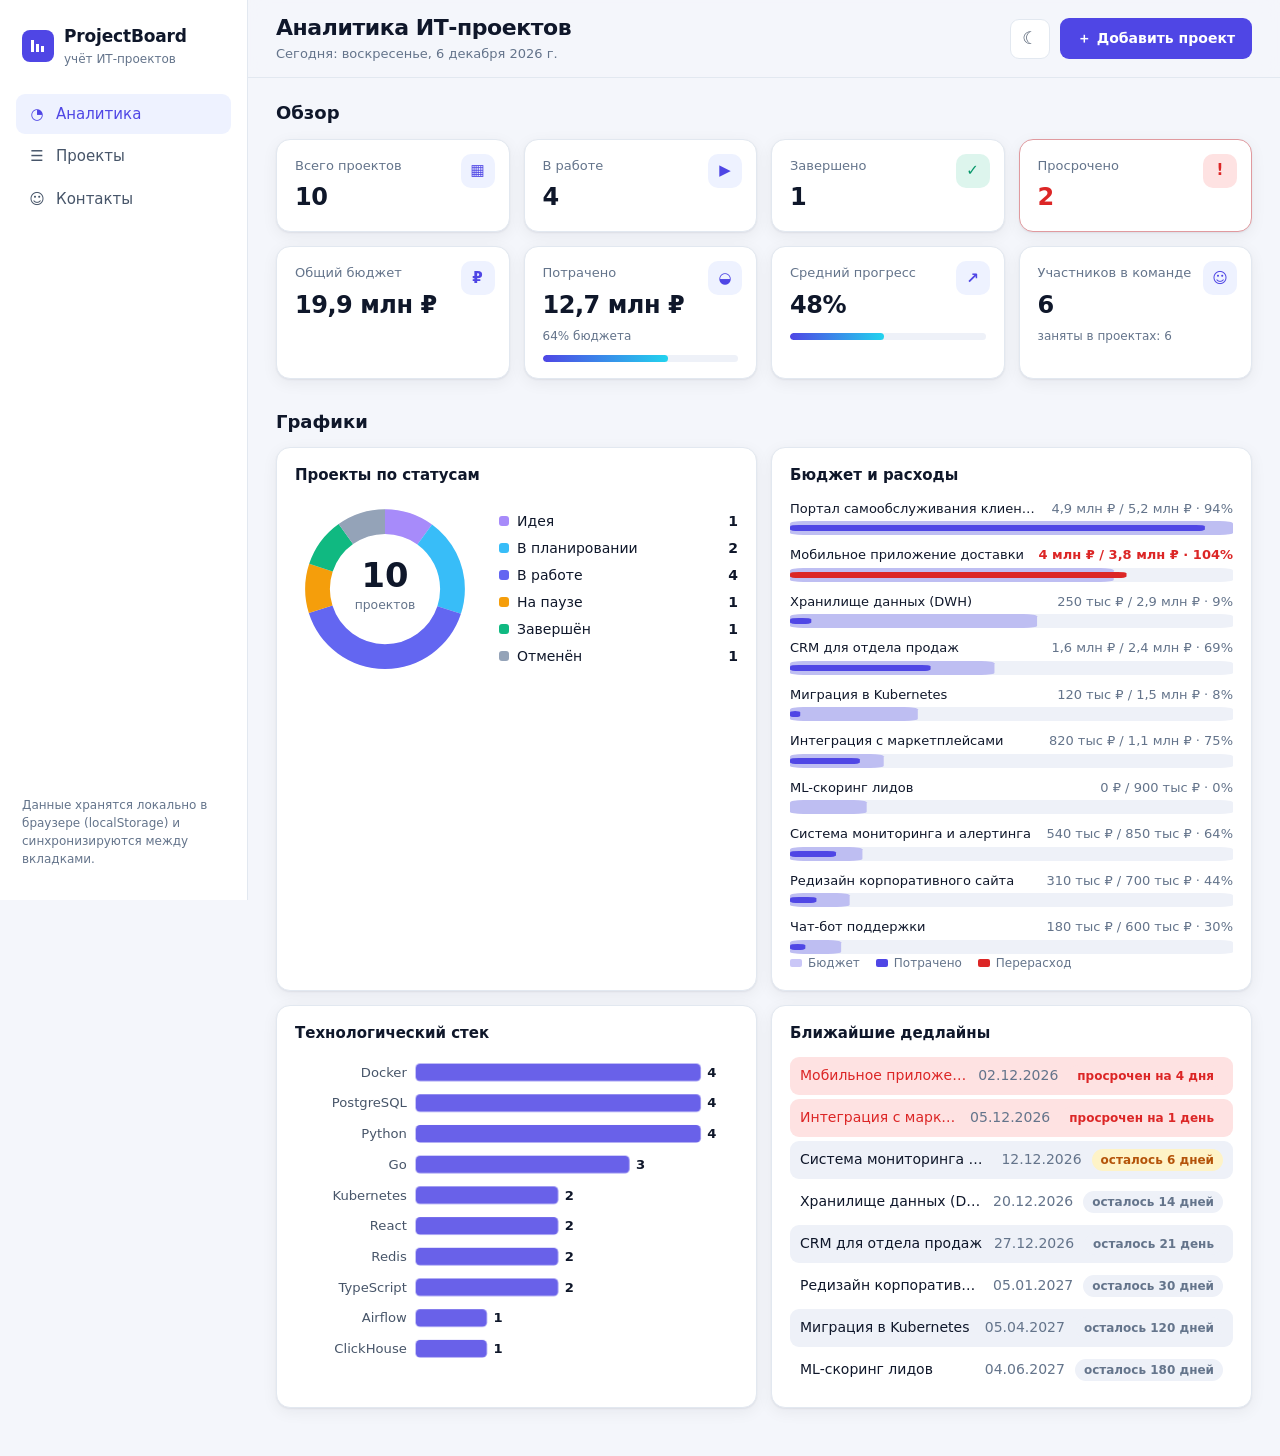
==== commit 1deaf404: "Страница «Контакты»: фото, ФИО, телефон, организация, почта, комментарии, отметка «Команда работнико" ====
--- a/index.html
+++ b/index.html
@@ -29,6 +29,7 @@
         <ul>
           <li><a href="index.html" class="nav-link" aria-current="page"><span class="nav-ico" aria-hidden="true">◔</span>Аналитика</a></li>
           <li><a href="projects.html" class="nav-link"><span class="nav-ico" aria-hidden="true">☰</span>Проекты</a></li>
+          <li><a href="contacts.html" class="nav-link"><span class="nav-ico" aria-hidden="true">☺</span>Контакты</a></li>
         </ul>
       </nav>
 
@@ -89,7 +90,9 @@
 
   <script src="js/utils.js"></script>
   <script src="js/store.js"></script>
+  <script src="js/contacts-store.js"></script>
   <script src="js/ui.js"></script>
+  <script src="js/team.js"></script>
   <script src="js/shell.js"></script>
   <script src="js/charts.js"></script>
   <script src="js/dashboard.js"></script>
--- a/style.css
+++ b/style.css
@@ -160,7 +160,6 @@
 
 /* ----- KPI ----- */
 .kpi-grid { list-style: none; margin: 0; padding: 0; display: grid; grid-template-columns: repeat(4, minmax(0, 1fr)); gap: 14px; }
-@media (min-width: 1400px) { .kpi-grid { grid-template-columns: repeat(7, minmax(0, 1fr)); } }
 .kpi { position: relative; padding: 16px 18px; display: flex; flex-direction: column; gap: 4px; overflow: hidden; }
 .kpi-ico {
   position: absolute; right: 14px; top: 14px; width: 34px; height: 34px; border-radius: 10px;
@@ -420,7 +419,82 @@
 .cell-stack .more { margin-left: 4px; }
 .table td.cell-name small { font-size: 12px; }
 .avatars { display: inline-flex; align-items: center; }
-.avatar { width: 28px; height: 28px; border-radius: 50%; display: inline-grid; place-items: center; font-size: 11px; font-weight: 700; color: #fff; border: 2px solid var(--bg-elev); margin-left: -6px; }
-.avatar:first-of-type, .sr-only + .avatar { margin-left: 0; }
+.avatar { width: 28px; height: 28px; flex: 0 0 auto; border-radius: 50%; display: inline-grid; place-items: center; overflow: hidden; font-size: 11px; font-weight: 700; color: #fff; background: var(--muted); border: 2px solid var(--bg-elev); line-height: 1; user-select: none; }
+.avatars .avatar { margin-left: -6px; }
+.avatars .avatar:first-of-type, .avatars .sr-only + .avatar { margin-left: 0; }
 .avatar-more { background: var(--bg-soft); color: var(--text-soft); }
+.avatar-missing { background: var(--bg-soft); color: var(--muted); border-style: dashed; border-color: var(--border); }
+.avatar.has-photo { background: var(--bg-soft); }
+.avatar.has-photo img { width: 100%; height: 100%; object-fit: cover; display: block; }
+.avatar-md { width: 34px; height: 34px; font-size: 13px; }
+.avatar-lg { width: 52px; height: 52px; font-size: 18px; border-width: 0; }
+.avatar-xl { width: 88px; height: 88px; font-size: 30px; border-width: 0; }
+.person { display: inline-flex; align-items: center; gap: 10px; min-width: 0; }
 .table td.cell-stack { min-width: 0; max-width: 170px; }
+
+/* ----- Команда проекта ----- */
+.kc-team { display: flex; }
+.meta-team { grid-column: 1 / -1; }
+.member-list { list-style: none; margin: 4px 0 0; padding: 0; display: flex; flex-wrap: wrap; gap: 6px 14px; }
+.member { display: inline-flex; align-items: center; gap: 7px; min-width: 0; }
+.member .avatar { border-width: 0; }
+.member small { font-size: 11px; font-weight: 400; }
+.team-field { border: 1px solid var(--border); border-radius: var(--radius-sm); padding: 10px 12px 12px; margin: 0; }
+.team-field legend { font-size: 13px; font-weight: 600; color: var(--text-soft); padding: 0 6px; }
+.team-field legend small { font-weight: 400; color: var(--muted); margin-left: 4px; }
+.team-search input { width: 100%; }
+.team-picker { list-style: none; margin: 0; padding: 4px; display: grid; grid-template-columns: repeat(auto-fill, minmax(210px, 1fr)); gap: 2px 6px; max-height: 220px; overflow-y: auto; border-radius: 8px; background: var(--bg-soft); }
+.team-option { display: flex; align-items: center; gap: 8px; padding: 5px 8px; border-radius: 8px; }
+.team-option:hover { background: var(--bg-elev); }
+.team-option label { display: flex; align-items: center; gap: 8px; min-width: 0; flex: 1; cursor: pointer; font-weight: 500 !important; color: var(--text) !important; }
+.team-option .avatar { border-width: 0; }
+.team-option-text { display: flex; flex-direction: column; min-width: 0; }
+.team-option-name, .team-option-text small { overflow: hidden; text-overflow: ellipsis; white-space: nowrap; }
+.team-option-text small { font-size: 12px; font-weight: 400; }
+.team-option:has(input:checked) { background: var(--primary-soft); }
+.team-empty { padding: 8px; grid-column: 1 / -1; }
+.team-field .hint { margin: 0; }
+.team-field .hint a { color: var(--primary); font-weight: 600; }
+.team-field > * + * { margin-top: 8px; }
+.kpi-link { color: var(--muted); text-decoration: none; }
+.kpi-link:hover { color: var(--primary); text-decoration: underline; }
+
+/* ----- Контакты ----- */
+.badge-team { background: var(--primary-soft); color: var(--primary); }
+.contact-grid { list-style: none; margin: 0; padding: 0; display: grid; grid-template-columns: repeat(auto-fill, minmax(270px, 1fr)); gap: 14px; }
+.contact-card { padding: 16px; display: flex; flex-direction: column; gap: 12px; min-width: 0; }
+.contact-card-top { display: flex; gap: 12px; align-items: flex-start; min-width: 0; }
+.contact-card-title { display: flex; flex-direction: column; align-items: flex-start; gap: 3px; min-width: 0; }
+.contact-name { font-size: 16px; text-align: left; overflow-wrap: anywhere; }
+.contact-org { font-size: 13px; overflow-wrap: anywhere; }
+.contact-lines { margin: 0; display: grid; gap: 4px; font-size: 14px; }
+.contact-lines > div { display: grid; grid-template-columns: 72px minmax(0, 1fr); gap: 8px; }
+.contact-lines dt { color: var(--muted); font-size: 12px; padding-top: 2px; }
+.contact-lines dd { margin: 0; overflow-wrap: anywhere; }
+.contact-phone, .contact-email { color: var(--primary); text-decoration: none; }
+.contact-phone:hover, .contact-email:hover { text-decoration: underline; }
+.contact-comment { margin: 0; font-size: 13px; color: var(--text-soft); display: -webkit-box; -webkit-line-clamp: 2; -webkit-box-orient: vertical; overflow: hidden; overflow-wrap: anywhere; white-space: pre-line; }
+.contact-card-foot { margin-top: auto; display: flex; align-items: center; justify-content: space-between; gap: 8px; border-top: 1px solid var(--border); padding-top: 10px; }
+.contacts-table .cell-email { overflow-wrap: anywhere; }
+.nowrap { white-space: nowrap; }
+.photo-field { flex-direction: row !important; align-items: center; gap: 16px !important; }
+.photo-preview { flex: 0 0 auto; }
+.photo-controls { display: flex; flex-direction: column; gap: 6px; min-width: 0; }
+.photo-label { font-size: 13px; font-weight: 600; color: var(--text-soft); }
+.photo-buttons { display: flex; gap: 8px; flex-wrap: wrap; }
+.photo-controls .hint { margin: 0; }
+.contact-hero { display: flex; align-items: center; gap: 16px; margin-bottom: 16px; }
+.contact-hero p { margin: 0 0 4px; }
+.contact-hero-name { font-size: 18px; font-weight: 700; overflow-wrap: anywhere; }
+.meta-grid-2 { grid-template-columns: repeat(2, minmax(0, 1fr)); }
+.contact-comment-block h3, .contact-projects h3 { font-size: 15px; margin: 0 0 8px; }
+.contact-project-list { list-style: none; margin: 0; padding: 0; display: grid; gap: 4px; }
+.contact-project-list li { display: flex; align-items: center; justify-content: space-between; gap: 10px; padding: 7px 10px; border-radius: 8px; background: var(--bg-soft); }
+.contact-project-list a { text-decoration: none; overflow-wrap: anywhere; }
+@media (max-width: 760px) {
+  .contact-grid { grid-template-columns: minmax(0, 1fr); }
+  .photo-field { flex-direction: column !important; align-items: flex-start; }
+  .meta-grid-2 { grid-template-columns: minmax(0, 1fr); }
+  .team-picker { grid-template-columns: minmax(0, 1fr); }
+  .table td .person { justify-content: flex-start; }
+}
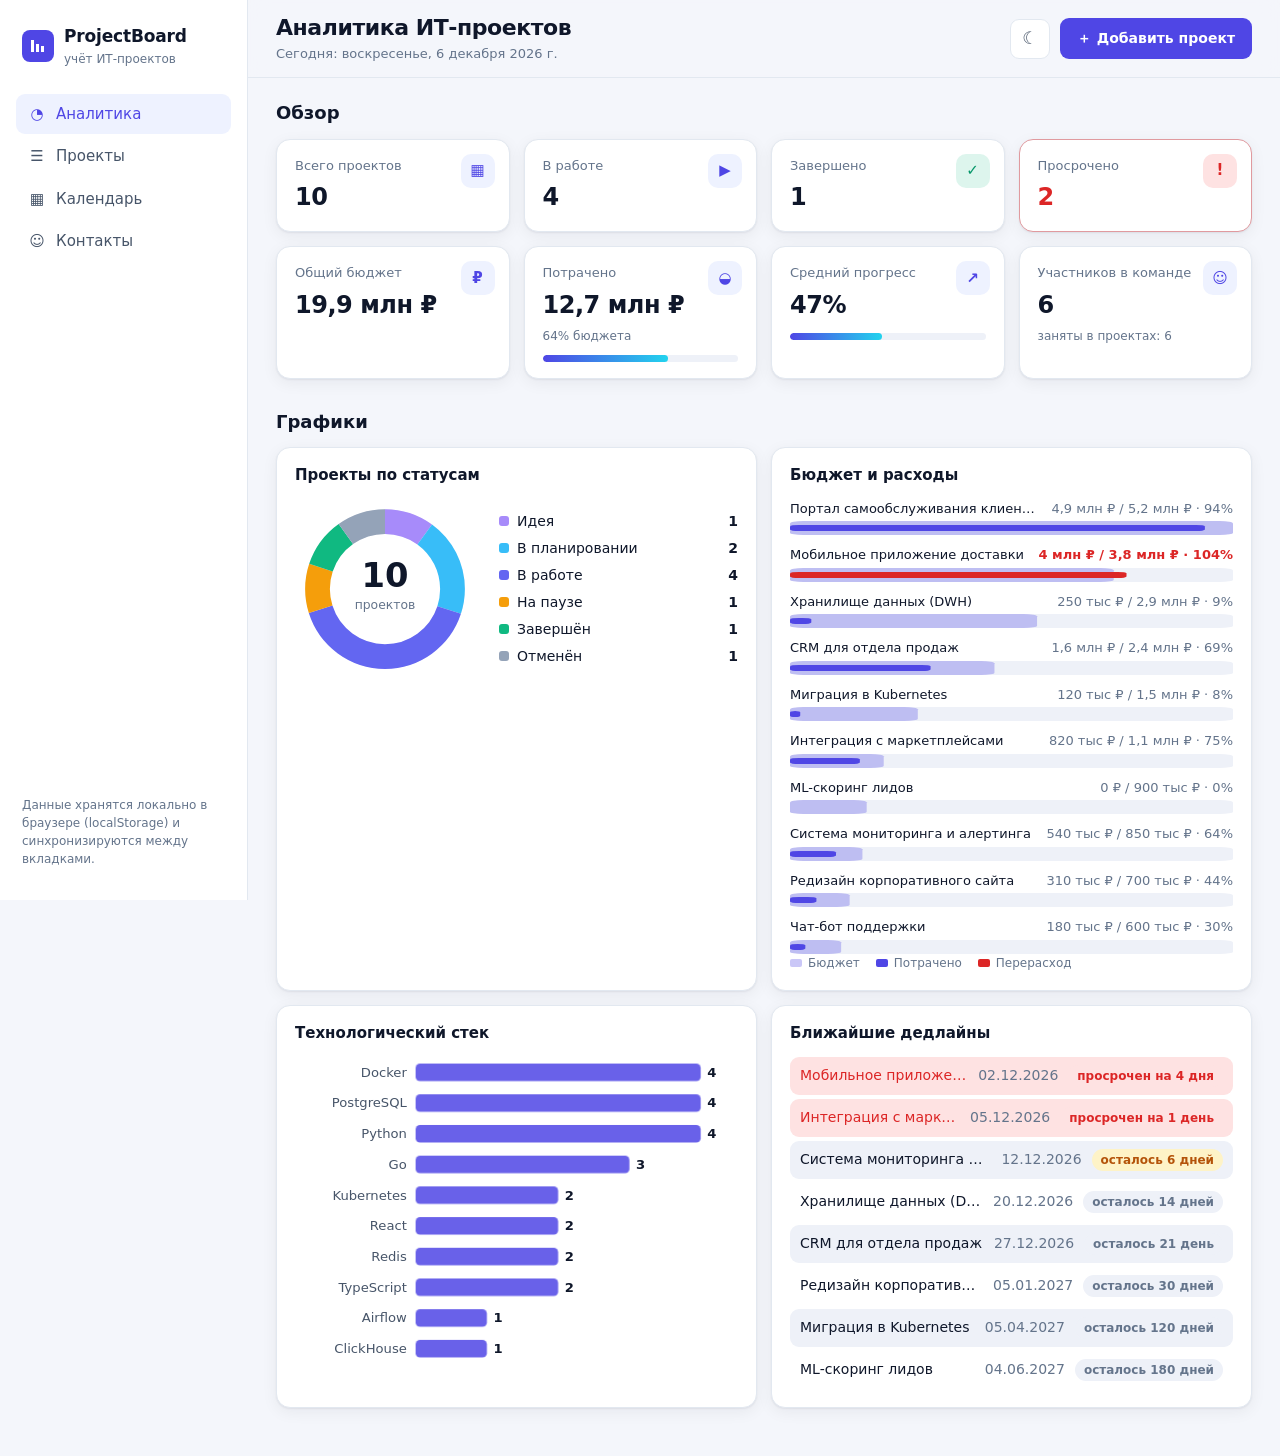
==== commit 8f86043f: "Календарь: виды день/неделя/месяц, сроки задач, фильтры; поле срока в карточке проекта" ====
--- a/index.html
+++ b/index.html
@@ -29,6 +29,7 @@
         <ul>
           <li><a href="index.html" class="nav-link" aria-current="page"><span class="nav-ico" aria-hidden="true">◔</span>Аналитика</a></li>
           <li><a href="projects.html" class="nav-link"><span class="nav-ico" aria-hidden="true">☰</span>Проекты</a></li>
+          <li><a href="calendar.html" class="nav-link"><span class="nav-ico" aria-hidden="true">▦</span>Календарь</a></li>
           <li><a href="contacts.html" class="nav-link"><span class="nav-ico" aria-hidden="true">☺</span>Контакты</a></li>
         </ul>
       </nav>
--- a/style.css
+++ b/style.css
@@ -498,3 +498,173 @@
   .team-picker { grid-template-columns: minmax(0, 1fr); }
   .table td .person { justify-content: flex-start; }
 }
+
+/* ===== Задачи: срок закрытия ===== */
+.task .task-due { flex: 0 0 auto; }
+.task-due-input { width: auto; padding: 4px 6px; font-size: 13px; max-width: 150px; }
+.task-add .task-due-input { flex: 0 0 auto; }
+.task.is-overdue label { color: var(--danger); }
+@media (max-width: 560px) {
+  .task { flex-wrap: wrap; }
+  .task label { flex: 1 1 calc(100% - 40px); }
+  .task .task-due { margin-left: 28px; }
+  .task-add { flex-wrap: wrap; }
+  .task-add input[type="text"] { flex: 1 1 100%; }
+}
+
+/* ===== Календарь ===== */
+.badge-open { background: var(--primary-soft); color: var(--primary); }
+.cal-head { display: flex; align-items: center; gap: 12px; flex-wrap: wrap; margin-bottom: 12px; }
+.cal-nav { display: flex; align-items: center; gap: 6px; }
+.cal-nav #calToday[aria-pressed="true"] { border-color: var(--primary); color: var(--primary); }
+.cal-title { flex: 1 1 auto; margin: 0; font-size: 20px; }
+.cal-title::first-letter { text-transform: uppercase; }
+.toolbar .field-check { justify-content: flex-end; padding-bottom: 8px; flex: 1 1 210px; }
+.cal-hint { margin: 10px 0 0; }
+.cal-hint a { color: var(--primary); font-weight: 600; }
+.cal-summary { margin: 10px 0; color: var(--text-soft); font-size: 14px; }
+.cal-view { display: grid; gap: 14px; }
+
+/* Месяц */
+.cal-month-wrap { padding: 0; overflow: hidden; }
+.cal-month { display: grid; }
+.cal-row { display: grid; grid-template-columns: repeat(7, minmax(0, 1fr)); }
+.cal-weekdays { background: var(--bg-soft); border-bottom: 1px solid var(--border); }
+.cal-wd { padding: 8px 10px; font-size: 12px; font-weight: 700; color: var(--muted); text-transform: uppercase; letter-spacing: .04em; }
+.cal-wd.is-weekend { color: var(--danger); opacity: .8; }
+.cal-cell { min-height: 118px; padding: 6px; border-right: 1px solid var(--border); border-bottom: 1px solid var(--border); display: flex; flex-direction: column; gap: 4px; min-width: 0; position: relative; }
+.cal-row > .cal-cell:last-child { border-right: 0; }
+.cal-month > .cal-row:last-child .cal-cell { border-bottom: 0; }
+.cal-cell.is-weekend { background: color-mix(in srgb, var(--bg-soft) 45%, transparent); }
+.cal-cell.is-out .cal-daynum { color: var(--muted); opacity: .6; }
+.cal-cell.is-out .cal-chips { opacity: .65; }
+.cal-cell.is-selected { box-shadow: inset 0 0 0 2px var(--primary); }
+.cal-cell-head { display: flex; align-items: center; justify-content: space-between; }
+.cal-daynum { border: 0; background: transparent; min-width: 30px; height: 30px; padding: 0 6px; border-radius: 999px; font-weight: 700; font-size: 14px; cursor: pointer; color: var(--text); }
+.cal-daynum:hover { background: var(--bg-soft); }
+.cal-cell.is-today .cal-daynum { background: var(--primary); color: var(--primary-contrast); }
+.cal-add-mini { border: 0; background: transparent; color: var(--muted); width: 26px; height: 26px; border-radius: 8px; cursor: pointer; opacity: 0; transition: opacity .15s; }
+.cal-cell:hover .cal-add-mini { opacity: 1; }
+.cal-add-mini:hover { background: var(--bg-soft); color: var(--primary); }
+.cal-chips { list-style: none; margin: 0; padding: 0; display: grid; gap: 3px; min-width: 0; }
+.cal-chip { --pc: var(--primary); display: flex; align-items: center; gap: 5px; width: 100%; min-width: 0; padding: 2px 6px; border: 0; border-left: 3px solid var(--pc); border-radius: 6px;
+  background: color-mix(in srgb, var(--pc) 14%, var(--bg-elev)); color: var(--text); font-size: 12px; line-height: 1.35; text-align: left; cursor: pointer; }
+.cal-chip:hover { background: color-mix(in srgb, var(--pc) 24%, var(--bg-elev)); }
+.cal-chip-text { overflow: hidden; text-overflow: ellipsis; white-space: nowrap; min-width: 0; }
+.cal-chip-ico { flex: 0 0 auto; font-size: 11px; color: var(--pc); font-weight: 700; }
+.cal-chip.is-done { opacity: .6; }
+.cal-chip.is-done .cal-chip-text { text-decoration: line-through; }
+.cal-chip.is-overdue { background: var(--danger-soft); border-left-color: var(--danger); color: var(--danger); font-weight: 600; }
+.cal-chip.is-overdue .cal-chip-ico { color: var(--danger); }
+.cal-chip.kind-deadline, .cal-chip.kind-start { background: transparent; border: 1px dashed var(--pc); border-left: 3px solid var(--pc); font-weight: 600; }
+.cal-chip.kind-deadline.is-overdue { border-color: var(--danger); color: var(--danger); background: var(--danger-soft); }
+.cal-more { border: 0; background: transparent; color: var(--primary); font-size: 12px; font-weight: 600; padding: 0 4px; cursor: pointer; text-align: left; }
+.cal-more:hover { text-decoration: underline; }
+.cal-dots { display: none; }
+.cal-dotmark { --pc: var(--primary); width: 7px; height: 7px; border-radius: 50%; background: var(--pc); display: inline-block; }
+.cal-dotmark.is-overdue { background: var(--danger); }
+.cal-dotmark.is-done { opacity: .4; }
+.cal-dotmark.kind-deadline, .cal-dotmark.kind-start { border-radius: 2px; transform: rotate(45deg); }
+.cal-dots-more { font-size: 10px; color: var(--muted); line-height: 7px; }
+
+.cal-daypanel { padding: 14px 16px; }
+.cal-daypanel h3 { margin: 0; font-size: 16px; }
+.cal-daypanel h3::first-letter, .cal-day-head p::first-letter { text-transform: uppercase; }
+.cal-daypanel-actions { display: flex; gap: 6px; flex-wrap: wrap; }
+.cal-daypanel > p { margin: 10px 0 0; }
+
+/* Карточки (неделя, день, список дня) */
+.cal-cards { list-style: none; margin: 10px 0 0; padding: 0; display: grid; gap: 6px; }
+.cal-card { --pc: var(--primary); display: flex; align-items: flex-start; gap: 8px; padding: 8px 10px; border: 1px solid var(--border); border-left: 4px solid var(--pc); border-radius: 10px; background: var(--bg-elev); min-width: 0; }
+.cal-card .cal-check { margin-top: 2px; }
+.cal-card-ico { flex: 0 0 18px; text-align: center; color: var(--pc); font-weight: 700; }
+.cal-card-main { display: grid; gap: 2px; min-width: 0; flex: 1; }
+.cal-card-project { display: inline-flex; align-items: center; gap: 6px; font-size: 12px; color: var(--muted); min-width: 0; overflow: hidden; text-overflow: ellipsis; white-space: nowrap; }
+.cal-dot { background: var(--pc); }
+.cal-card-title { overflow-wrap: anywhere; font-size: 14px; }
+.cal-card-meta { display: flex; align-items: center; gap: 6px; flex-wrap: wrap; }
+.cal-card.is-done .cal-card-title { text-decoration: line-through; color: var(--muted); font-weight: 500; }
+.cal-card.is-done { opacity: .75; }
+.cal-card.is-overdue { border-color: color-mix(in srgb, var(--danger) 50%, var(--border)); border-left-color: var(--danger); background: var(--danger-soft); }
+.cal-card.is-overdue .cal-card-title { color: var(--danger); }
+.cal-card.kind-deadline, .cal-card.kind-start { border-style: dashed; border-left-style: solid; background: color-mix(in srgb, var(--pc) 8%, var(--bg-elev)); }
+.cal-card.kind-deadline.is-overdue { background: var(--danger-soft); }
+
+/* Неделя */
+.cal-week-row { display: grid; grid-template-columns: repeat(7, minmax(0, 1fr)); gap: 8px; }
+.cal-wcol { padding: 8px; min-height: 260px; min-width: 0; display: flex; flex-direction: column; }
+.cal-wcol.is-weekend { background: color-mix(in srgb, var(--bg-soft) 50%, var(--bg-elev)); }
+.cal-wcol.is-today { border-color: var(--primary); box-shadow: 0 0 0 1px var(--primary), var(--shadow); }
+.cal-wcol.is-selected .cal-wday { box-shadow: inset 0 -2px 0 var(--primary); }
+.cal-wcol-head { display: flex; align-items: center; justify-content: space-between; gap: 4px; }
+.cal-wday { border: 0; background: transparent; display: flex; align-items: baseline; gap: 5px; padding: 4px 6px; border-radius: 8px; cursor: pointer; color: var(--text); flex-wrap: wrap; text-align: left; }
+.cal-wday:hover { background: var(--bg-soft); }
+.cal-wday-name { font-size: 12px; font-weight: 700; color: var(--muted); text-transform: uppercase; }
+.cal-wday-num { font-size: 20px; font-weight: 800; }
+.cal-wday-month { font-size: 12px; color: var(--muted); }
+.cal-wcol.is-today .cal-wday-num { color: var(--primary); }
+.cal-allday { margin: 4px 0 0; font-size: 11px; color: var(--muted); text-transform: uppercase; letter-spacing: .04em; }
+.cal-wcol .cal-card { padding: 6px 7px; gap: 6px; }
+.cal-wcol .cal-card-title { font-size: 13px; }
+.cal-empty { margin: 8px 0 0; text-align: center; }
+
+/* День */
+.cal-day { display: grid; gap: 12px; }
+.cal-day-head p { margin: 0; }
+.cal-group { padding: 14px 16px; }
+.cal-group h3 { margin: 0; font-size: 16px; display: flex; align-items: center; gap: 8px; }
+.cal-group > p { margin: 10px 0 0; }
+.cal-group-overdue { border-color: color-mix(in srgb, var(--danger) 45%, var(--border)); }
+.cal-group-overdue h3 { color: var(--danger); }
+
+/* Окно элемента */
+.cal-item-head { --pc: var(--primary); display: flex; align-items: center; gap: 8px; margin-bottom: 6px; }
+.cal-item-project { color: var(--text); font-weight: 600; }
+.cal-item-title { font-size: 17px; font-weight: 700; margin: 0 0 12px; overflow-wrap: anywhere; }
+.cal-item-title.is-done { text-decoration: line-through; color: var(--muted); }
+.cal-item-actions { display: flex; align-items: center; justify-content: space-between; gap: 12px; flex-wrap: wrap; padding-top: 10px; border-top: 1px solid var(--border); }
+.cal-item-due { display: inline-flex; align-items: center; gap: 8px; font-size: 14px; }
+.cal-item-due input { width: auto; }
+.form-grid.one-col { grid-template-columns: minmax(0, 1fr); }
+.form-grid.one-col > .hint { margin: 0; }
+.form-grid.one-col > .hint a { color: var(--primary); font-weight: 600; }
+
+/* Легенда */
+.cal-legend { list-style: none; margin: 0; padding: 0; display: grid; gap: 6px; font-size: 13px; color: var(--text-soft); }
+.cal-legend li { display: flex; align-items: center; gap: 8px; }
+.lg { width: 18px; height: 12px; border-radius: 4px; display: inline-flex; align-items: center; justify-content: center; font-size: 10px; flex: 0 0 18px; }
+.lg-task { background: var(--primary-soft); border-left: 3px solid var(--primary); }
+.lg-overdue { background: var(--danger-soft); border-left: 3px solid var(--danger); }
+.lg-done { background: var(--bg-soft); border-left: 3px solid var(--muted); opacity: .7; }
+.lg-deadline, .lg-start { border: 1px dashed var(--primary); color: var(--primary); }
+.cal-keys { margin: 10px 0 0; }
+
+@media (max-width: 760px) {
+  .cal-head { gap: 8px; }
+  .cal-title { order: -1; flex-basis: 100%; font-size: 18px; }
+  .cal-head .view-toggle { margin-left: auto; }
+  .cal-cell { min-height: 54px; padding: 3px; align-items: center; gap: 2px; }
+  .cal-cell-head { justify-content: center; }
+  .cal-add-mini, .cal-chips, .cal-more { display: none; }
+  .cal-dots { display: flex; gap: 3px; flex-wrap: wrap; justify-content: center; align-items: center; }
+  .cal-daynum { min-width: 32px; height: 32px; font-size: 13px; }
+  .cal-wd { padding: 6px 0; text-align: center; font-size: 11px; }
+  .cal-week-row { grid-template-columns: minmax(0, 1fr); }
+  .cal-wcol { min-height: 0; }
+  .cal-wcol-head { justify-content: space-between; }
+  .cal-empty { text-align: left; }
+  .toolbar .field-check { flex-basis: 100%; padding-bottom: 0; }
+}
+@media print {
+  .cal-nav, .cal-head .view-toggle, .cal-add, .cal-add-mini, .cal-daypanel-actions { display: none !important; }
+}
+.cal-chips > li { min-width: 0; display: flex; }
+.cal-cell { overflow: hidden; }
+.cal-wcol .cal-card-project { white-space: normal; display: -webkit-box; -webkit-line-clamp: 2; -webkit-box-orient: vertical; line-height: 1.3; }
+.cal-wcol .cal-card-project .cal-dot { display: inline-block; margin-right: 4px; vertical-align: middle; }
+.cal-wcol .badge { white-space: normal; }
+.cal-wcol .cal-card { flex-wrap: wrap; }
+@media (min-width: 761px) and (max-width: 1180px) {
+  .cal-week { overflow-x: auto; padding-bottom: 4px; }
+  .cal-week-row { grid-template-columns: repeat(7, minmax(150px, 1fr)); }
+}
